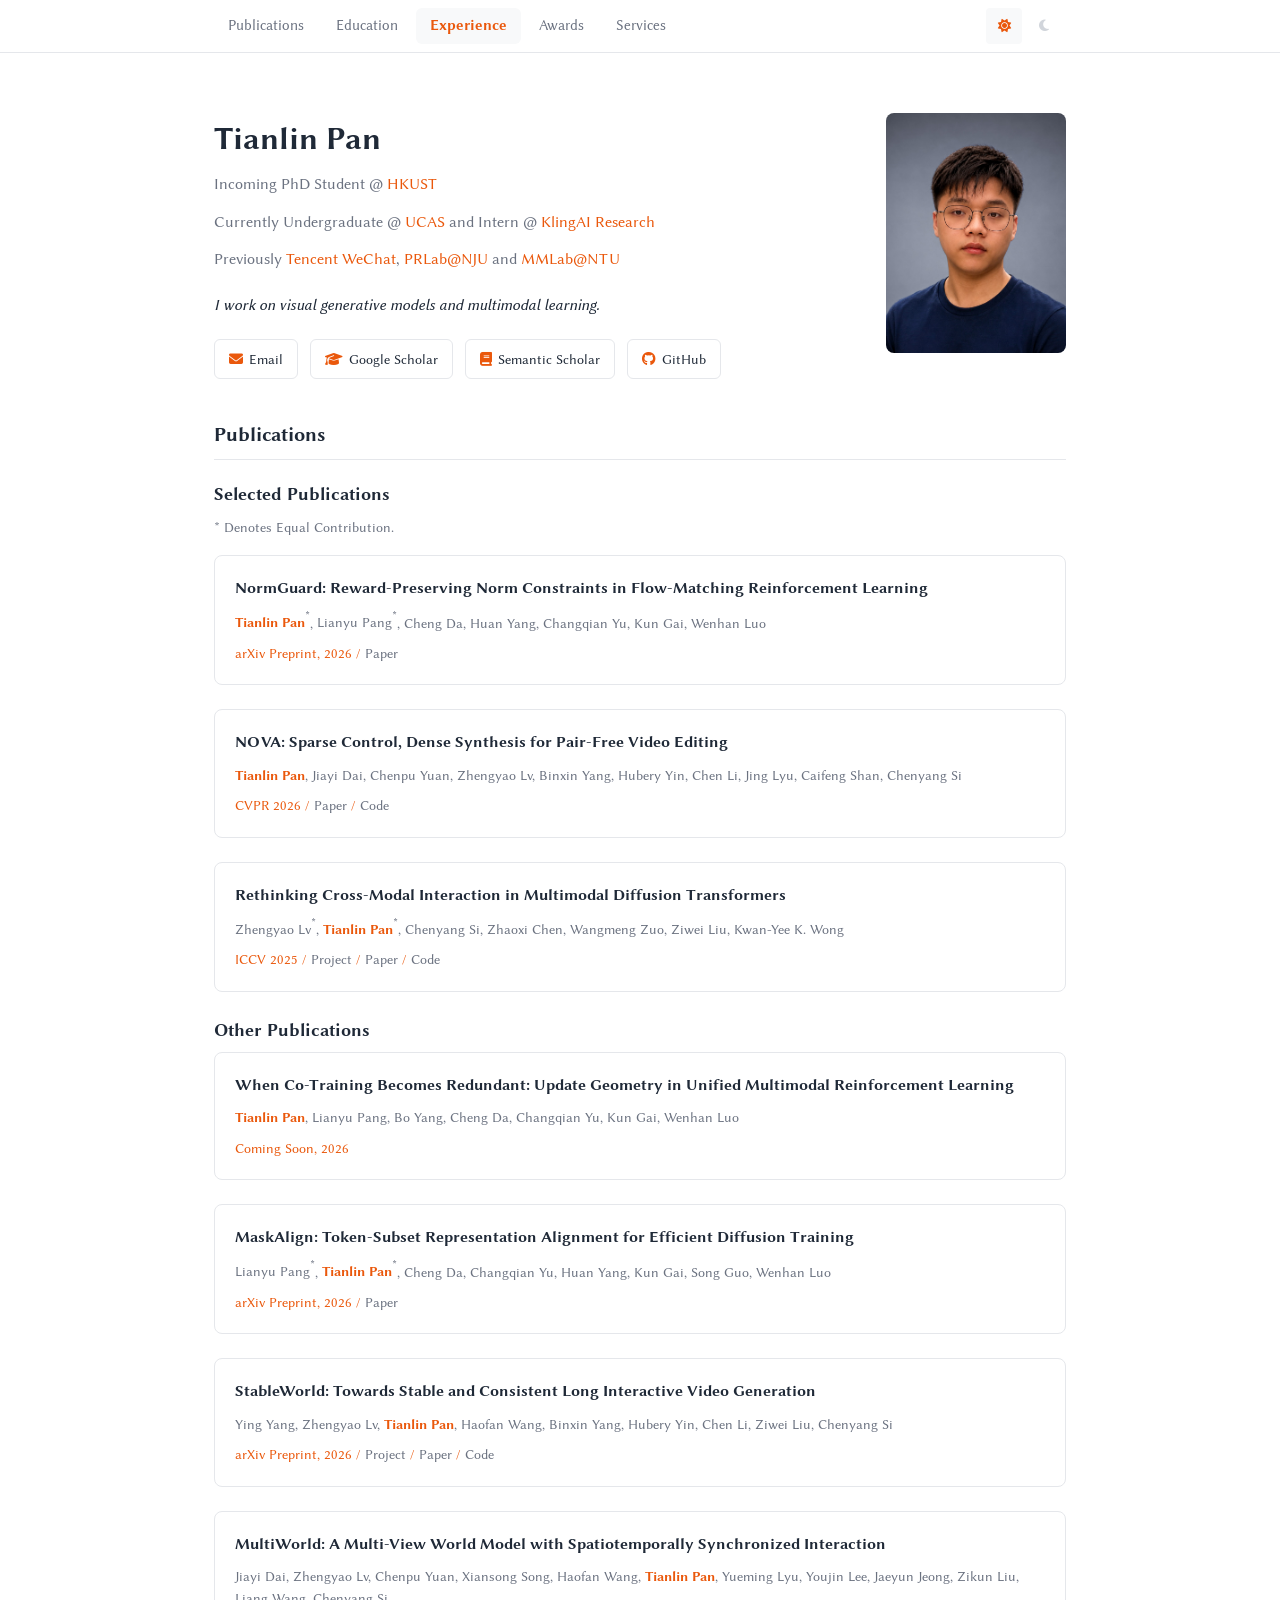
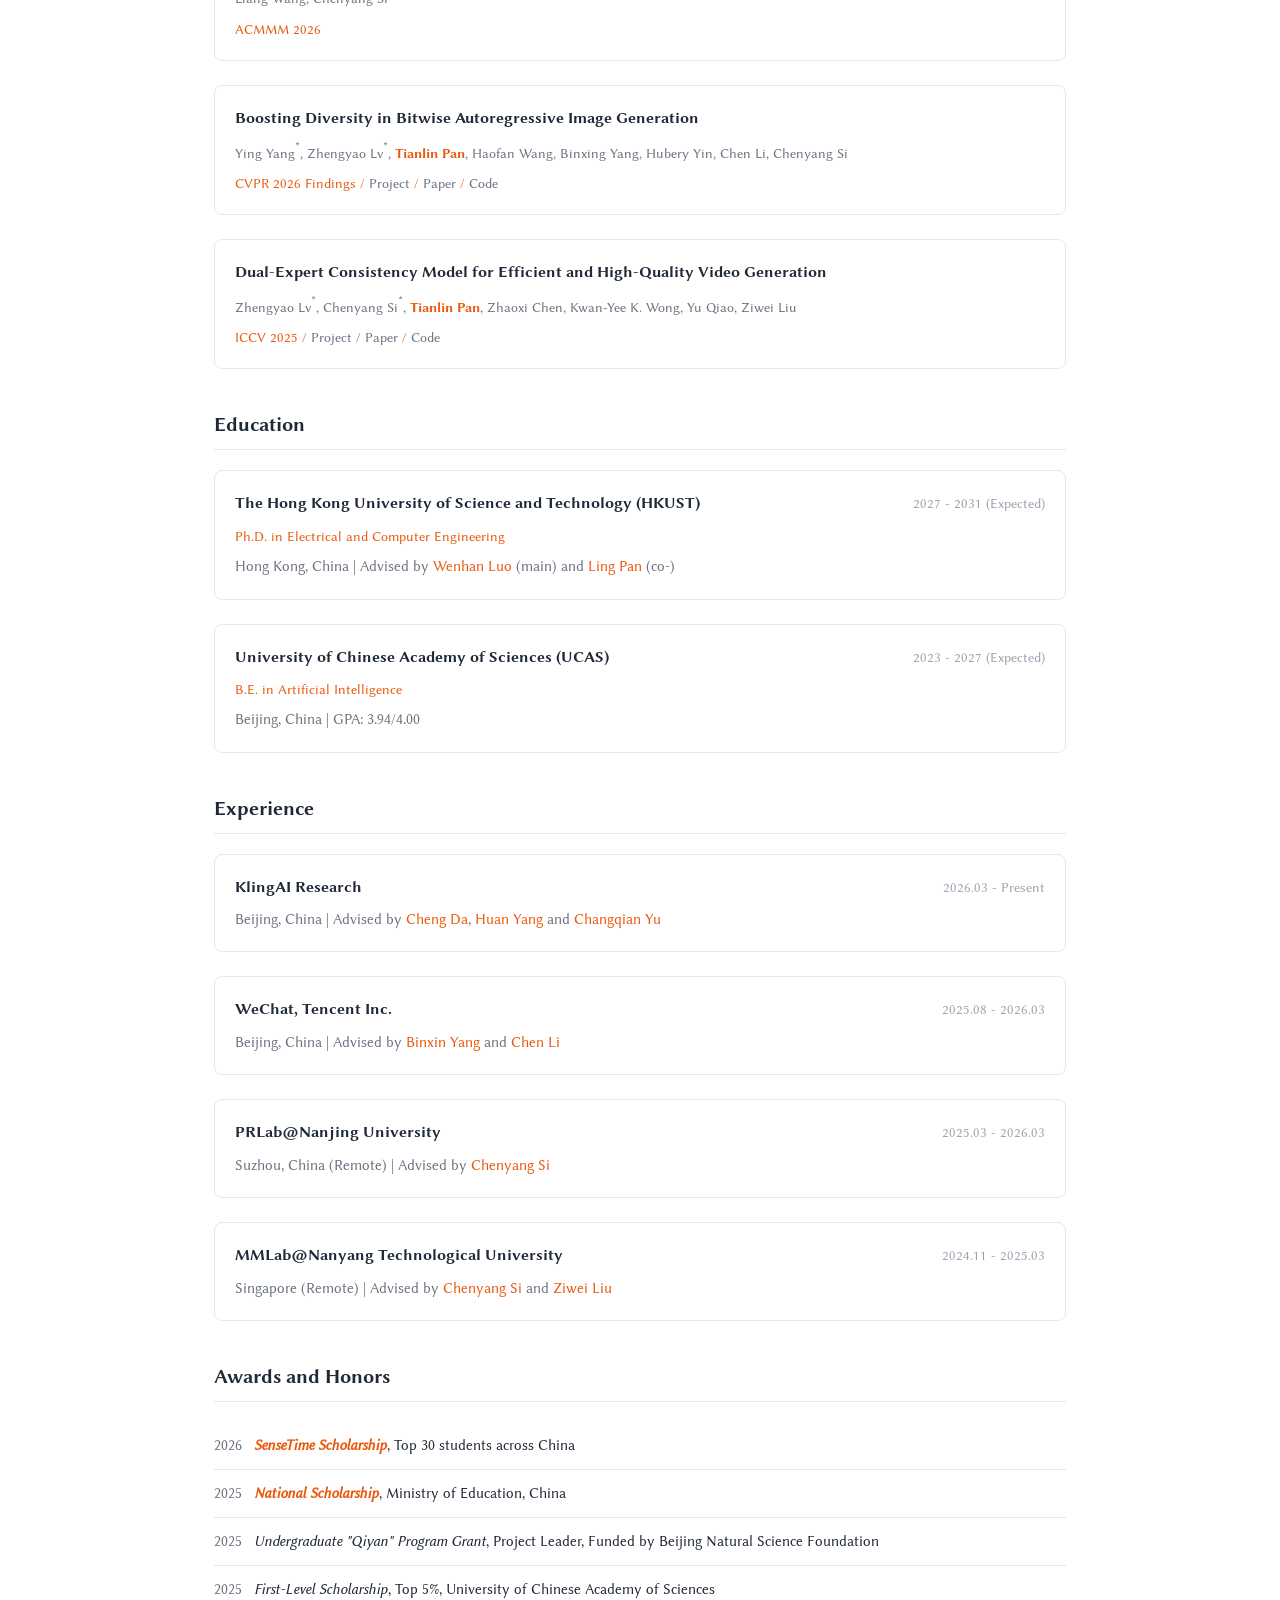
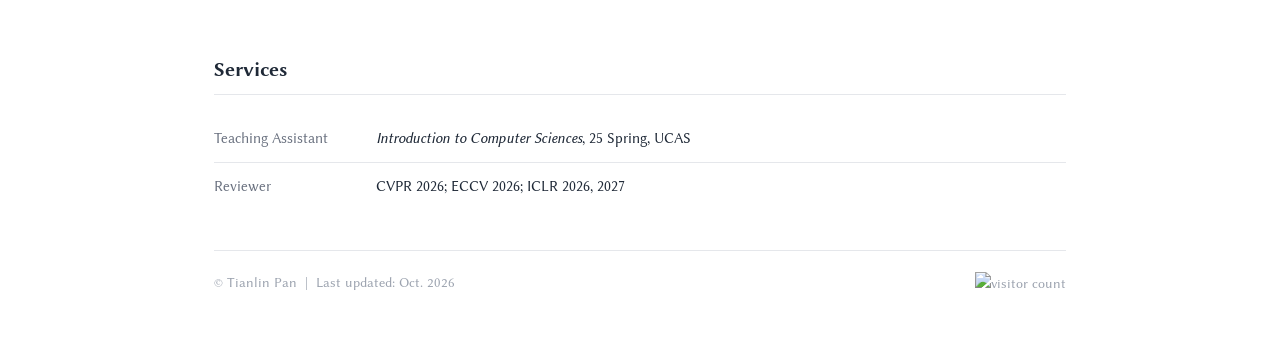
==== index.html @ 2d264413 "feat: update profile information and footer date; add new publication details" ====
<!DOCTYPE html>
<html lang="en" data-theme="light">

<head>
  <meta charset="UTF-8">
  <meta name="viewport" content="width=device-width, initial-scale=1.0">
  <title>Tianlin Pan</title>
  <meta name="author" content="Tianlin Pan">
  <meta name="description" content="Tianlin Pan's personal academic website">

  <link rel="preconnect" href="https://cdnjs.cloudflare.com" crossorigin>
  <link rel="preconnect" href="https://fonts.googleapis.com">
  <link rel="preconnect" href="https://fonts.gstatic.com" crossorigin>
  <link rel="stylesheet" href="https://cdnjs.cloudflare.com/ajax/libs/font-awesome/6.5.1/css/all.min.css">
  <link rel="stylesheet" href="https://fonts.googleapis.com/css2?family=Libertinus+Sans:ital,wght@0,400;0,600;0,700;1,400&display=swap">

  <link rel="icon" type="image/svg+xml" href="favicon.svg">
  <link rel="stylesheet" href="style.css">
</head>

<body>

  <nav class="top-nav" id="top-nav">
    <div class="nav-inner">
      <div class="nav-links">
        <a href="#publications" class="nav-link" data-target="publications">Publications</a>
        <a href="#education" class="nav-link" data-target="education">Education</a>
        <a href="#experience" class="nav-link" data-target="experience">Experience</a>
        <a href="#awards" class="nav-link" data-target="awards">Awards</a>
        <a href="#services" class="nav-link" data-target="services">Services</a>
      </div>
      <div class="theme-switcher">
        <button class="theme-btn" data-theme="light" title="Light Mode" aria-label="Switch to light mode">
          <i class="fa-solid fa-sun"></i>
        </button>
        <button class="theme-btn" data-theme="dark" title="Dark Mode" aria-label="Switch to dark mode">
          <i class="fa-solid fa-moon"></i>
        </button>
      </div>
    </div>
  </nav>

  <div class="container">

    <header class="profile-section">
      <div class="profile-info">
        <h1>Tianlin Pan</h1>
        <div class="profile-bio">
          <p>
            Incoming PhD Student @ <a href="https://www.ust.hk/">HKUST</a>
          </p>
          <p>
            Currently Undergraduate @ <a href="https://www.ucas.ac.cn/">UCAS</a> and Intern @ <a href="https://kling.ai/">KlingAI Research</a>
          </p>
          <p>
            Previously <a href="https://github.com/WeChatCV">Tencent WeChat</a>, <a href="https://prlab-nju.com/">PRLab@NJU</a> and <a href="https://www.mmlab-ntu.com/index.html">MMLab@NTU</a>
          </p>
        </div>

        <p class="research-statement">I work on visual generative models and multimodal learning.</p>

        <div class="social-links">
          <a href="mailto:distex.lin@gmail.com" class="link-btn">
            <i class="fa-solid fa-envelope"></i> Email
          </a>
          <a href="https://scholar.google.com/citations?user=NpiqoikAAAAJ" class="link-btn">
            <i class="fa-solid fa-graduation-cap"></i> Google Scholar
          </a>
          <a href="https://www.semanticscholar.org/author/Tianlin-Pan/2364935984" class="link-btn">
            <i class="fa-solid fa-book"></i> Semantic Scholar
          </a>
          <a href="https://github.com/ldiex/" class="link-btn">
            <i class="fa-brands fa-github"></i> GitHub
          </a>
        </div>
      </div>

      <img src="images/photo_light.jpg" alt="Tianlin Pan" class="profile-image" loading="lazy">
    </header>

    <section id="publications">
      <h2 class="section-title">Publications</h2>
      <div class="subsection">
        <h3 class="subsection-title">Selected Publications</h3>
        <p class="equal-contribution-note">* Denotes Equal Contribution.</p>
        <div class="card-grid" id="selected-publications-container"></div>
      </div>
      <div class="subsection">
        <h3 class="subsection-title">Other Publications</h3>
        <div class="card-grid" id="other-publications-container"></div>
      </div>
    </section>

    <section id="education">
      <h2 class="section-title">Education</h2>
      <div class="card-grid" id="education-container"></div>
    </section>

    <section id="experience">
      <h2 class="section-title">Experience</h2>
      <div class="card-grid" id="experience-container"></div>
    </section>

    <section class="awards-section" id="awards">
      <h2 class="section-title">Awards and Honors</h2>
      <ul class="news-list" id="awards-container"></ul>
    </section>

    <section class="services-section" id="services">
      <h2 class="section-title">Services</h2>
      <ul class="news-list" id="services-container"></ul>
    </section>

    <footer>
      <div class="footer-inner">
        <p class="footer-left">&copy; Tianlin Pan &nbsp;|&nbsp; Last updated: Oct. 2026</p>
        <p class="visitor-badge">
          <img src="https://api.visitorbadge.io/api/combined?user=ldiex&repo=ldiex.github.io&path=https%3A%2F%2Ftianlinn.com%2F&label=Visitors&labelColor=%23ea580c&countColor=%23f8f9fa&style=default" alt="visitor count" loading="lazy">
        </p>
      </div>
    </footer>

  </div>

  <script src="data.js"></script>
  <script src="main.js"></script>

</body>

</html>
---- style.css ----
@import url('css/variables.css');
@import url('css/base.css');
@import url('css/layout.css');
@import url('css/cards.css');
@import url('css/lists.css');
@import url('css/nav.css');
@import url('css/responsive.css');
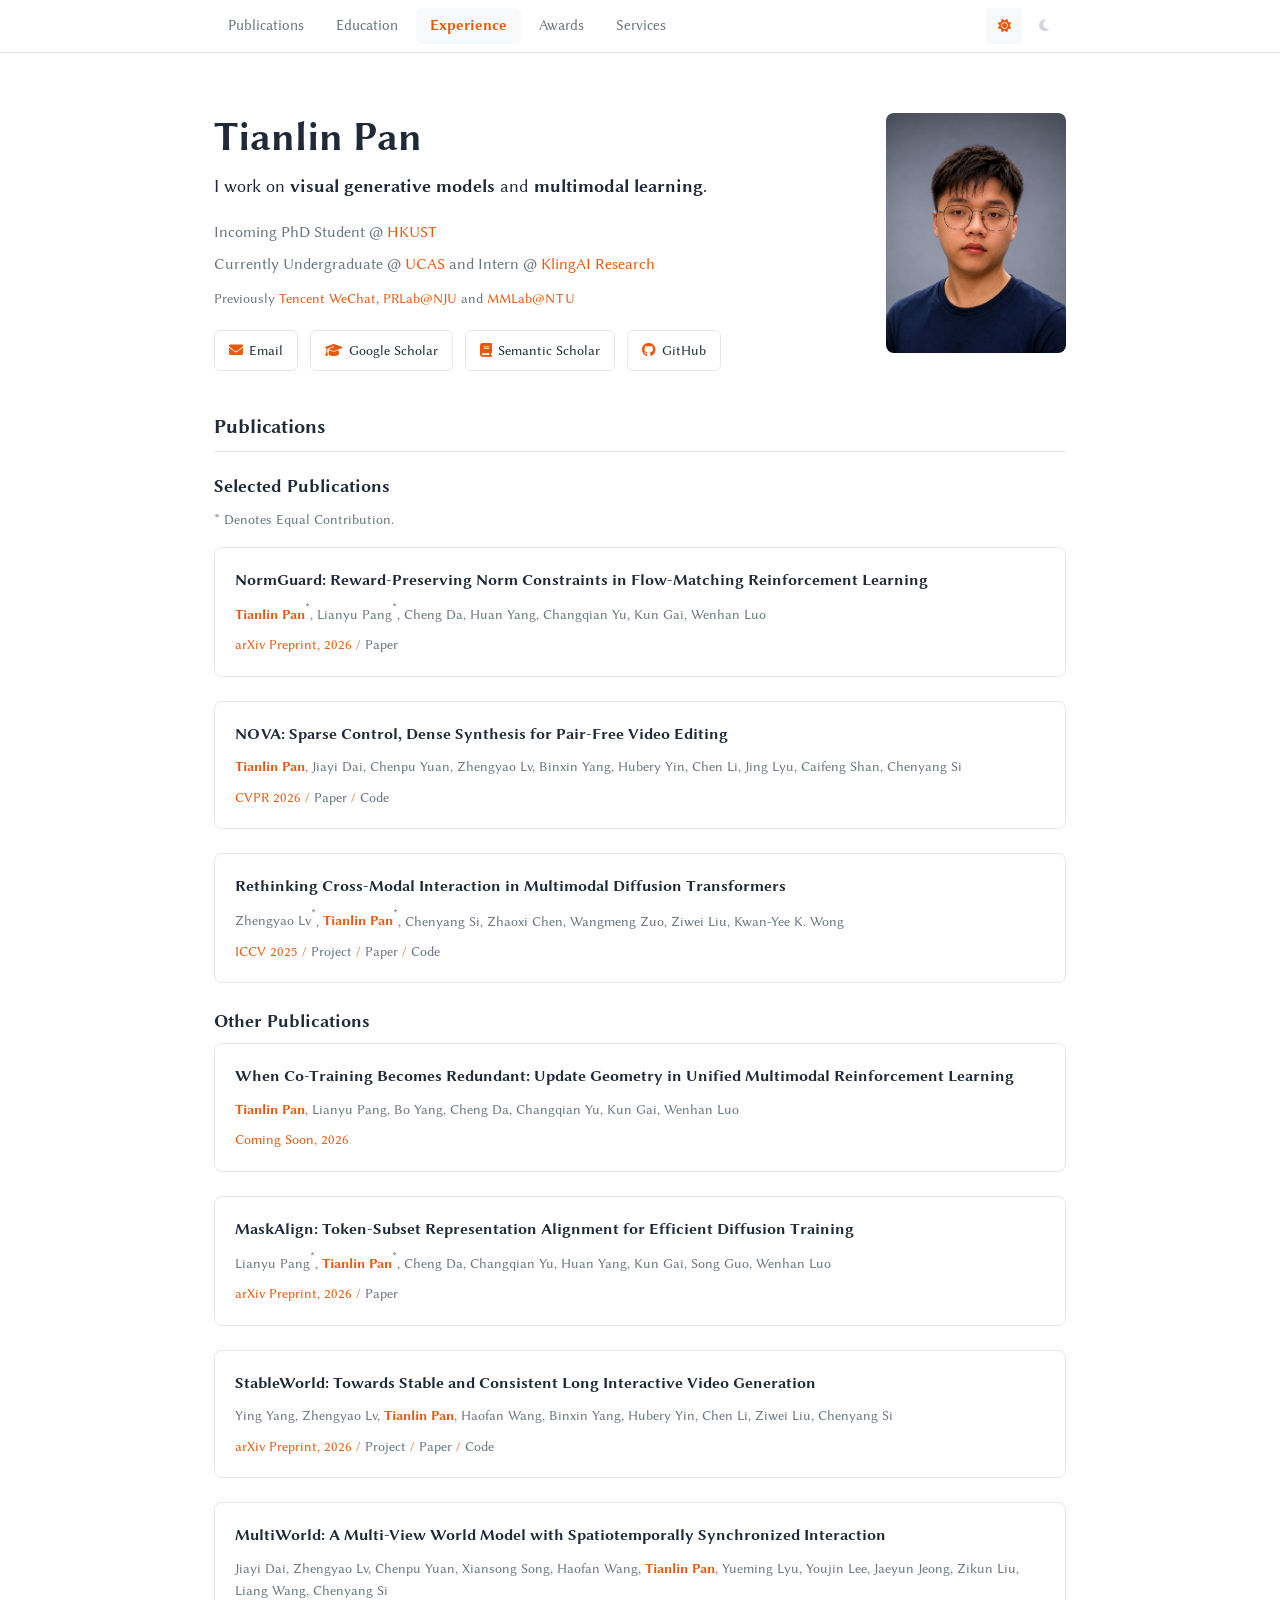
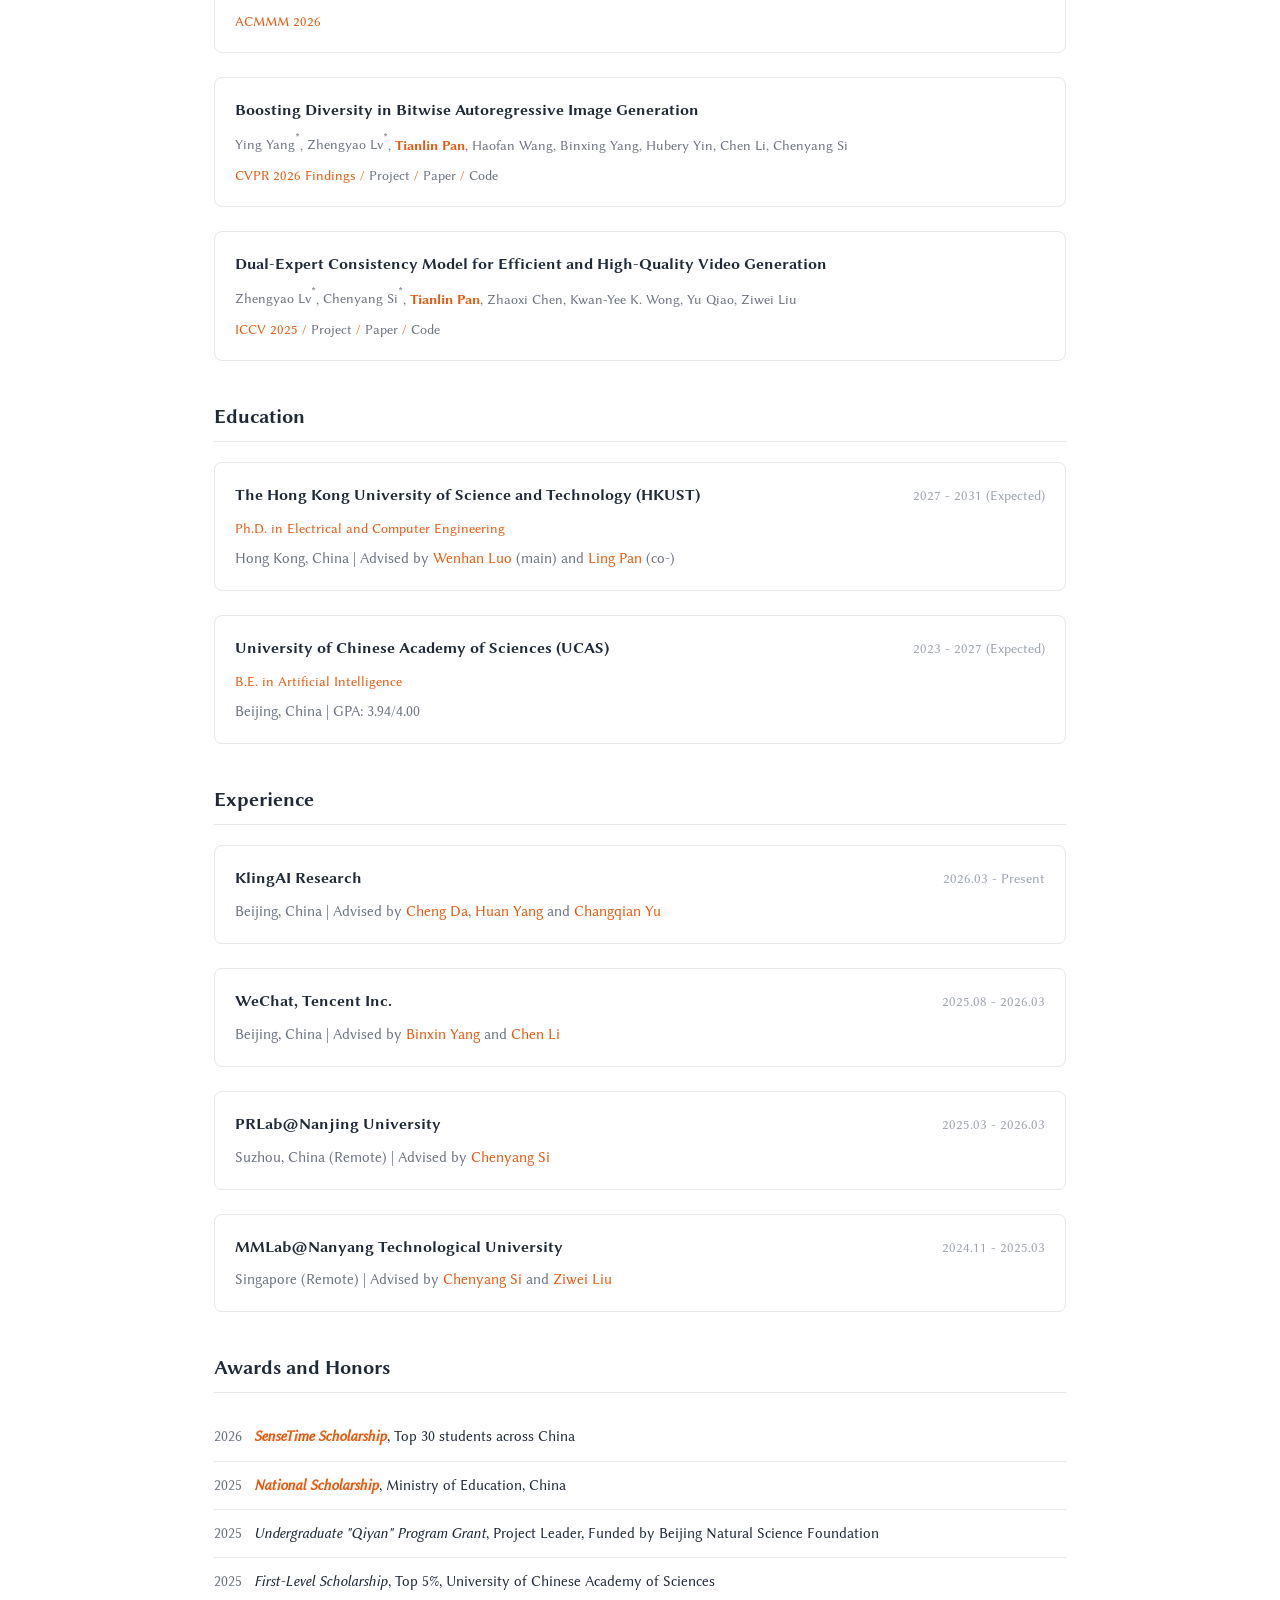
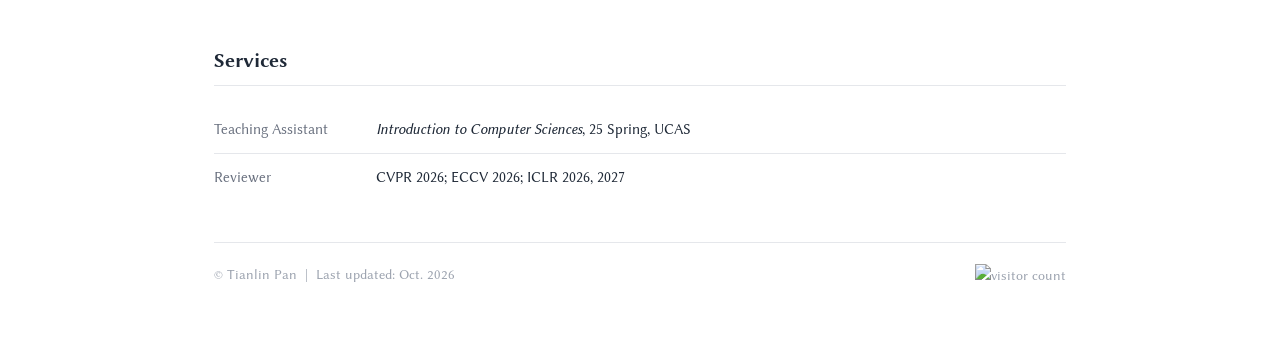
==== commit 3c3352fa: "Improve profile typography and research hierarchy" ====
--- a/index.html
+++ b/index.html
@@ -45,6 +45,7 @@
     <header class="profile-section">
       <div class="profile-info">
         <h1>Tianlin Pan</h1>
+        <p class="research-statement">I work on <strong>visual generative models</strong> and <strong>multimodal learning</strong>.</p>
         <div class="profile-bio">
           <p>
             Incoming PhD Student @ <a href="https://www.ust.hk/">HKUST</a>
@@ -52,12 +53,10 @@
           <p>
             Currently Undergraduate @ <a href="https://www.ucas.ac.cn/">UCAS</a> and Intern @ <a href="https://kling.ai/">KlingAI Research</a>
           </p>
-          <p>
+          <p class="profile-history">
             Previously <a href="https://github.com/WeChatCV">Tencent WeChat</a>, <a href="https://prlab-nju.com/">PRLab@NJU</a> and <a href="https://www.mmlab-ntu.com/index.html">MMLab@NTU</a>
           </p>
         </div>
-
-        <p class="research-statement">I work on visual generative models and multimodal learning.</p>
 
         <div class="social-links">
           <a href="mailto:distex.lin@gmail.com" class="link-btn">
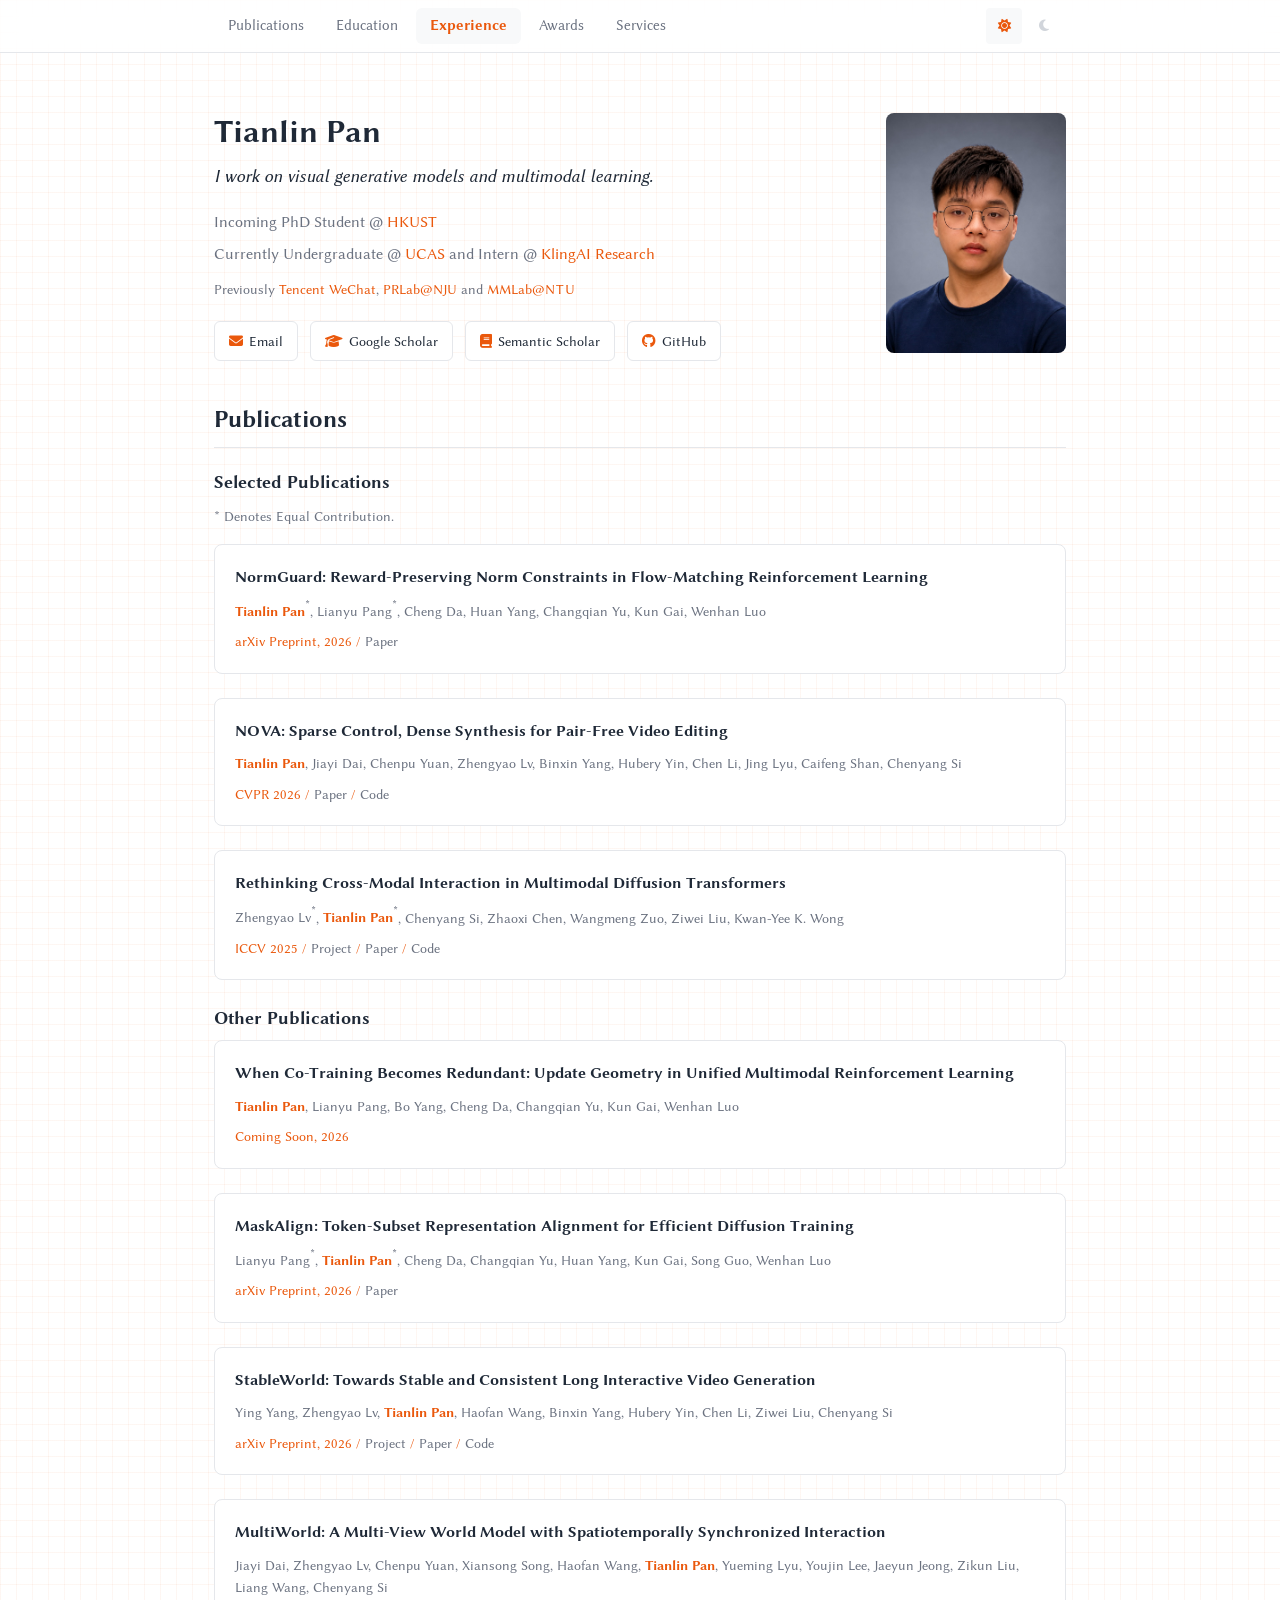
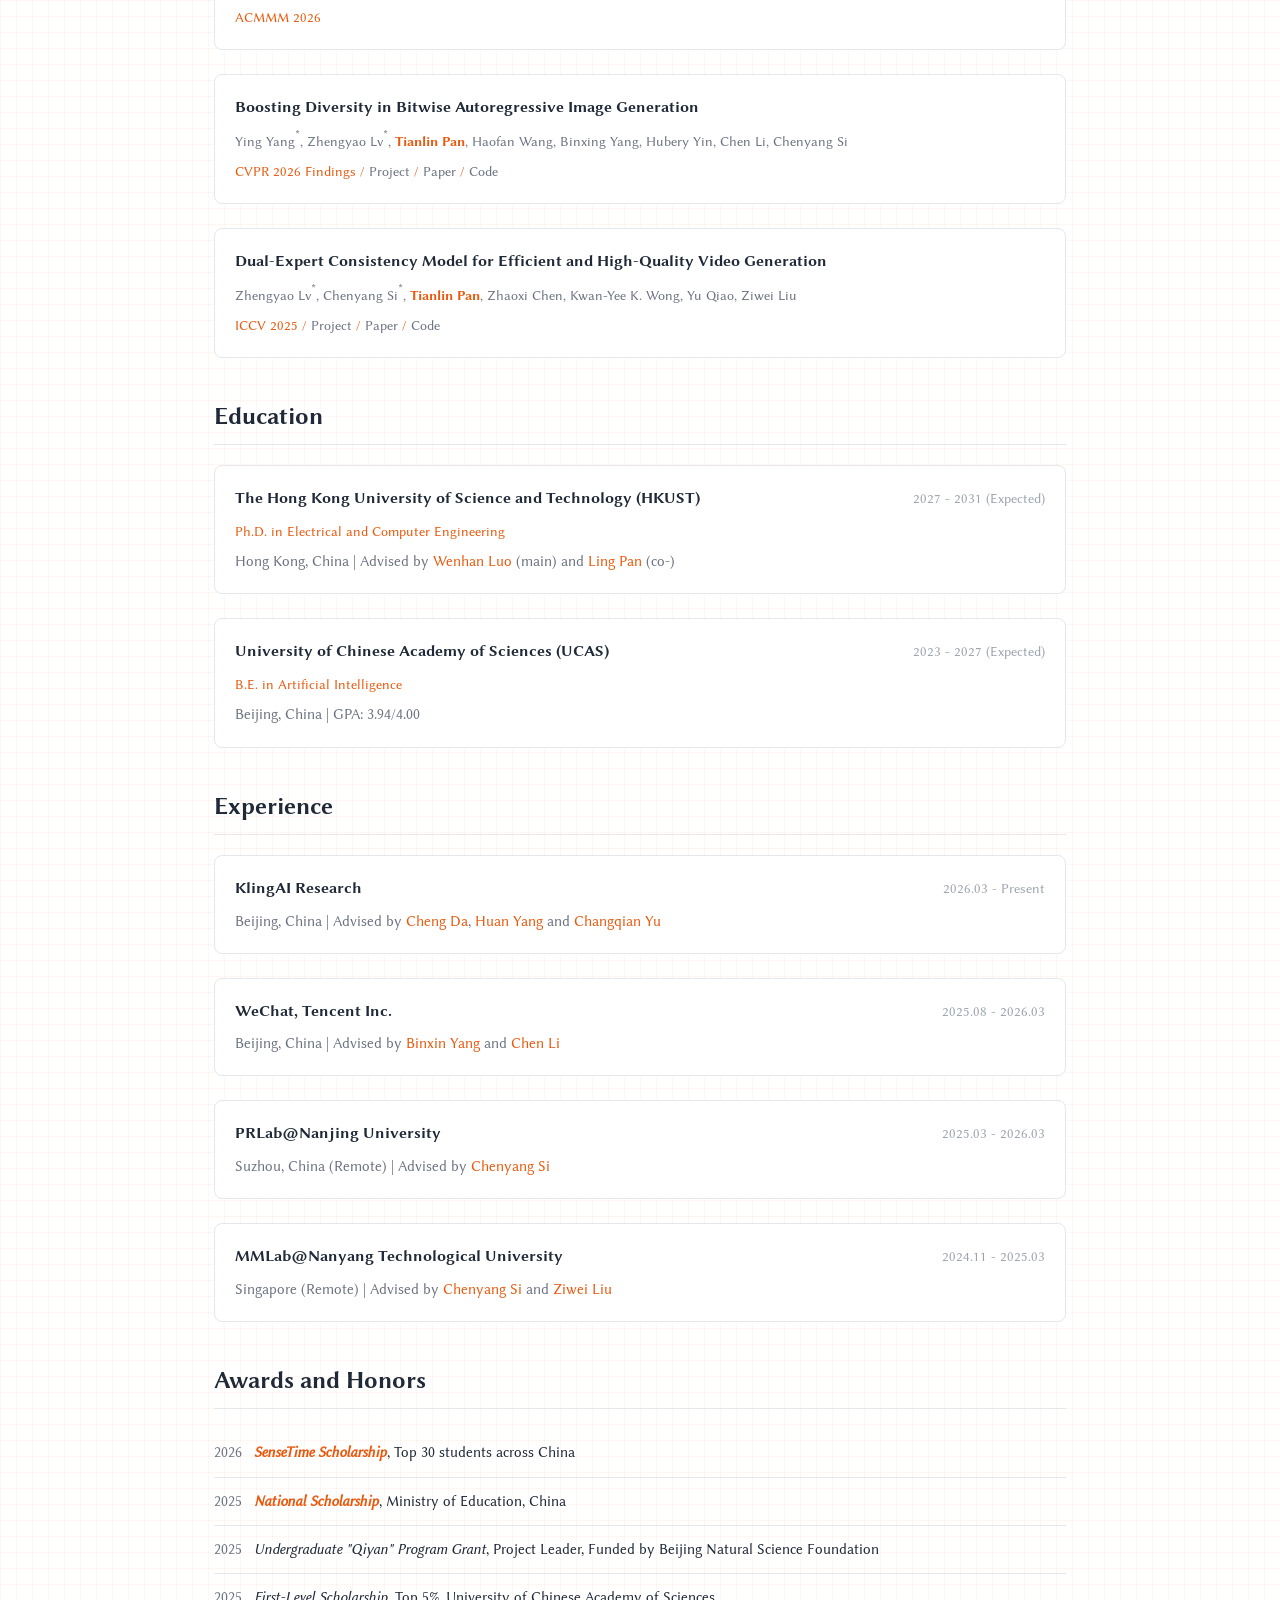
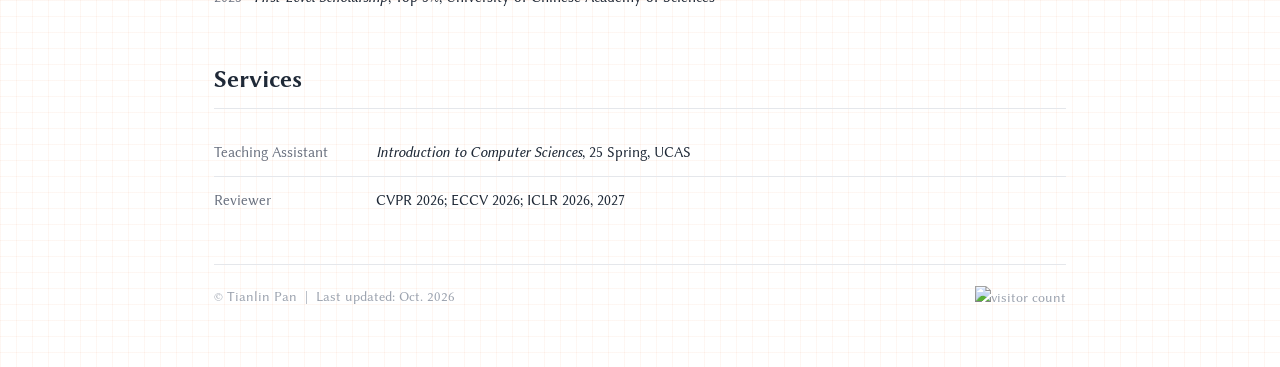
==== commit 29f7aca5: "Refine heading sizes and research statement typography" ====
--- a/index.html
+++ b/index.html
@@ -45,7 +45,7 @@
     <header class="profile-section">
       <div class="profile-info">
         <h1>Tianlin Pan</h1>
-        <p class="research-statement">I work on <strong>visual generative models</strong> and <strong>multimodal learning</strong>.</p>
+        <p class="research-statement">I work on visual generative models and multimodal learning.</p>
         <div class="profile-bio">
           <p>
             Incoming PhD Student @ <a href="https://www.ust.hk/">HKUST</a>
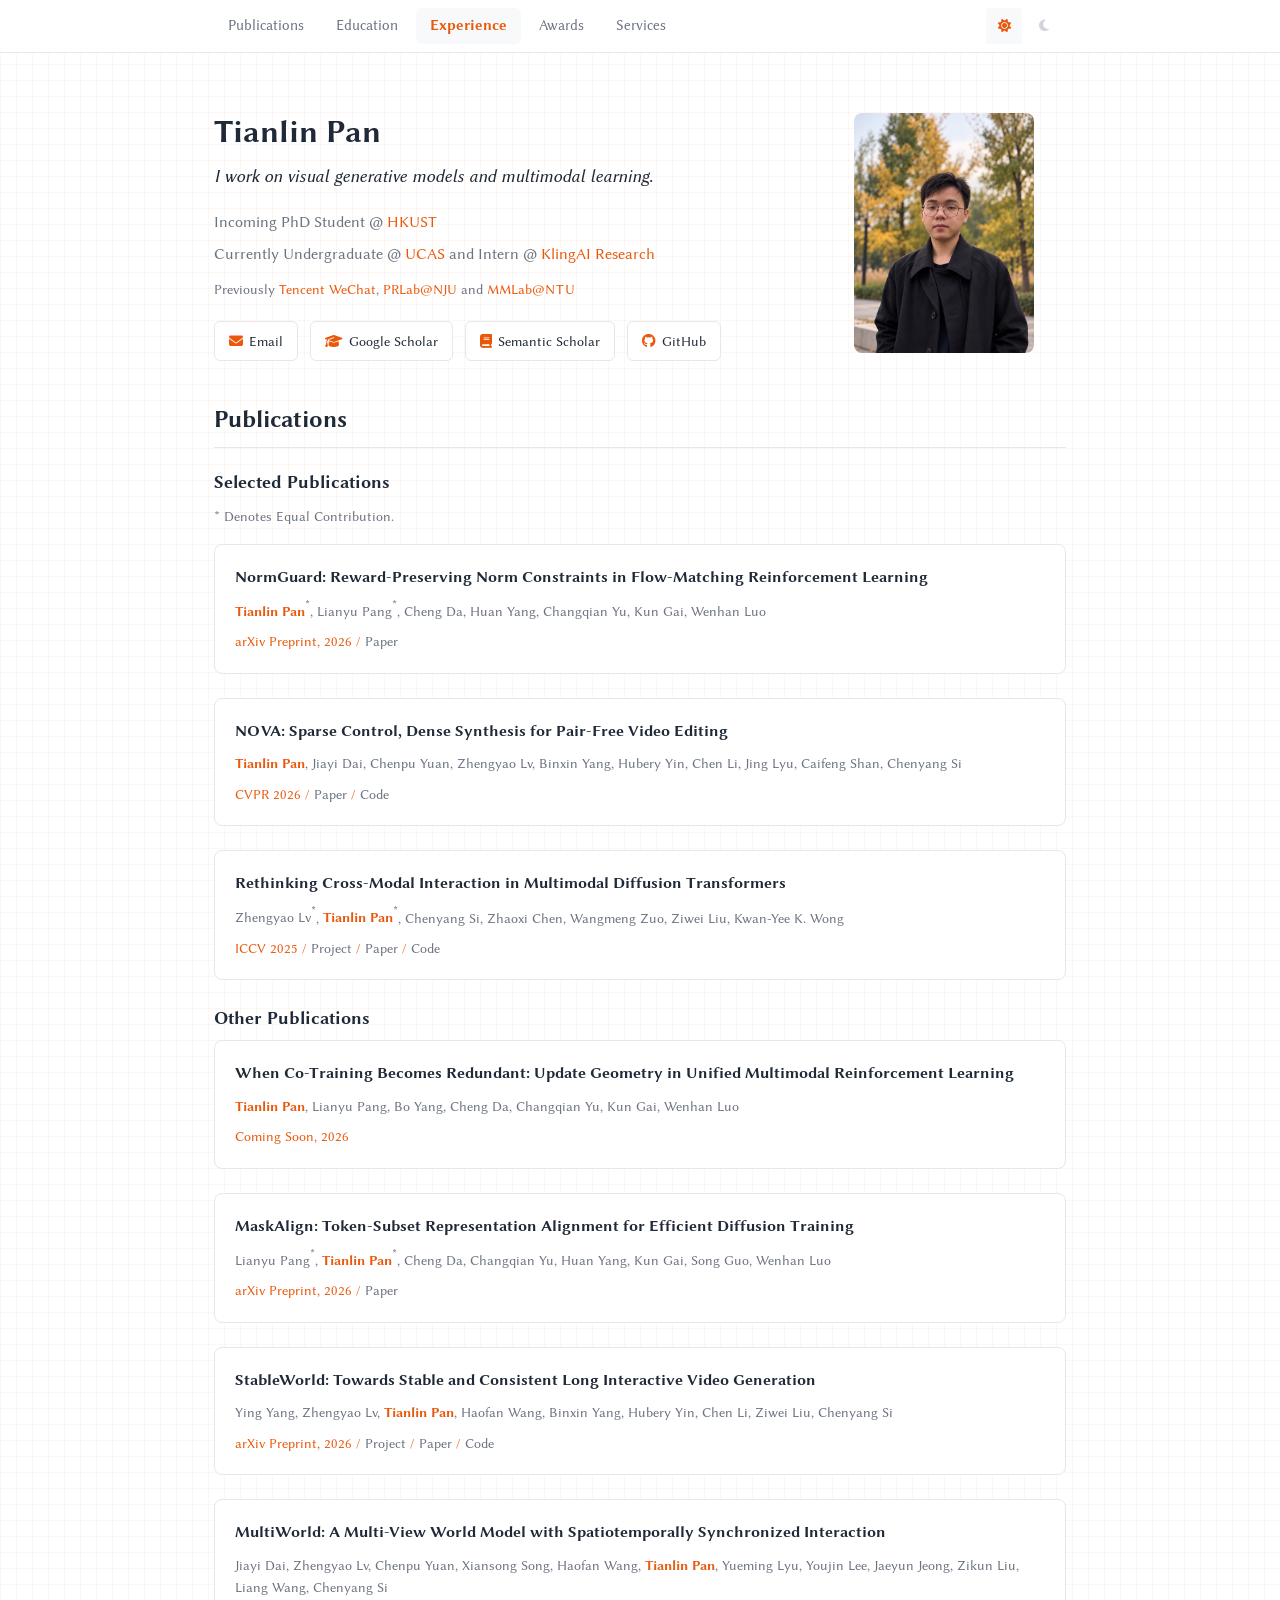
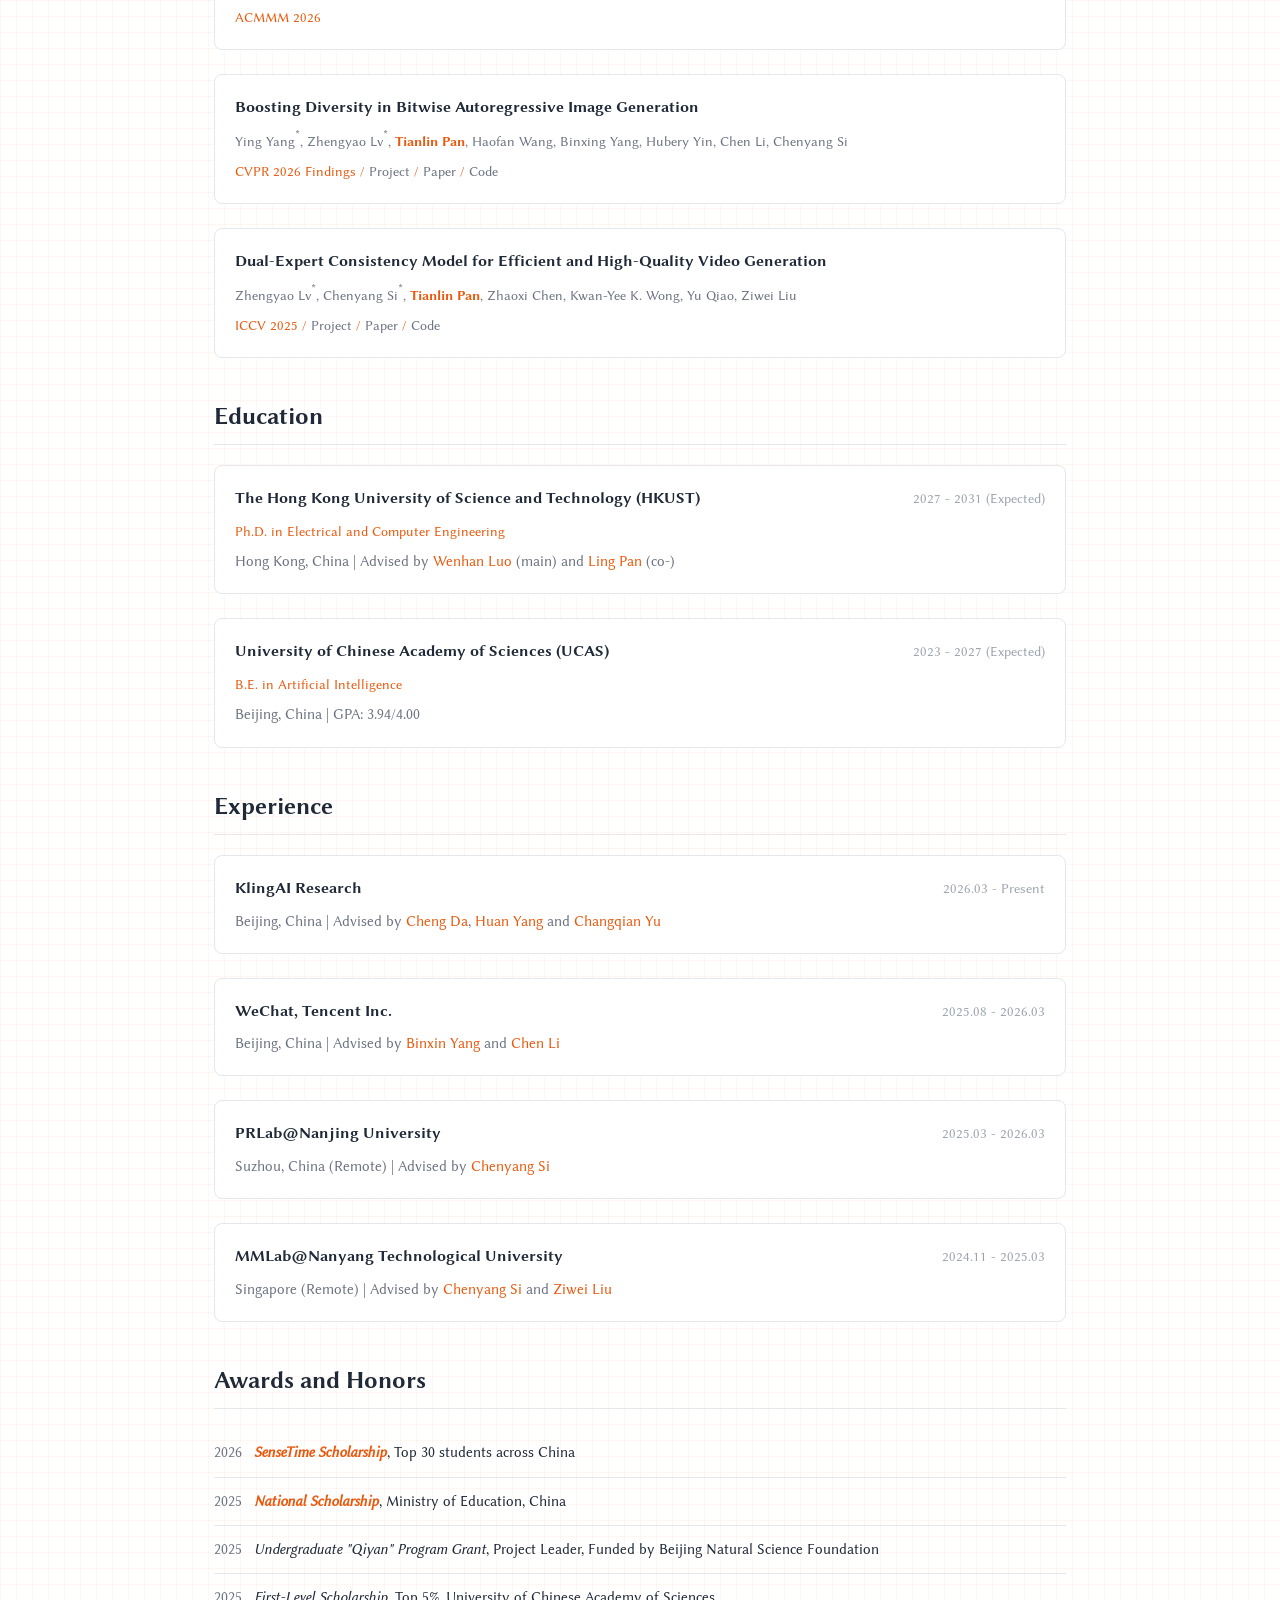
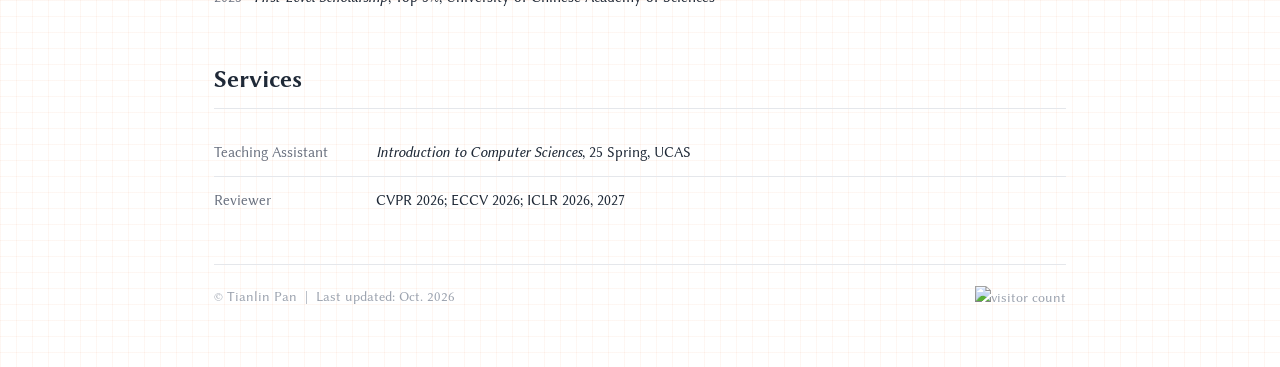
==== commit 6d909e3e: "Update profile photo and adjust its position" ====
--- a/index.html
+++ b/index.html
@@ -74,7 +74,7 @@
         </div>
       </div>
 
-      <img src="images/photo_light.jpg" alt="Tianlin Pan" class="profile-image" loading="lazy">
+      <img src="images/photo_new.jpg" alt="Tianlin Pan" class="profile-image" loading="lazy">
     </header>
 
     <section id="publications">
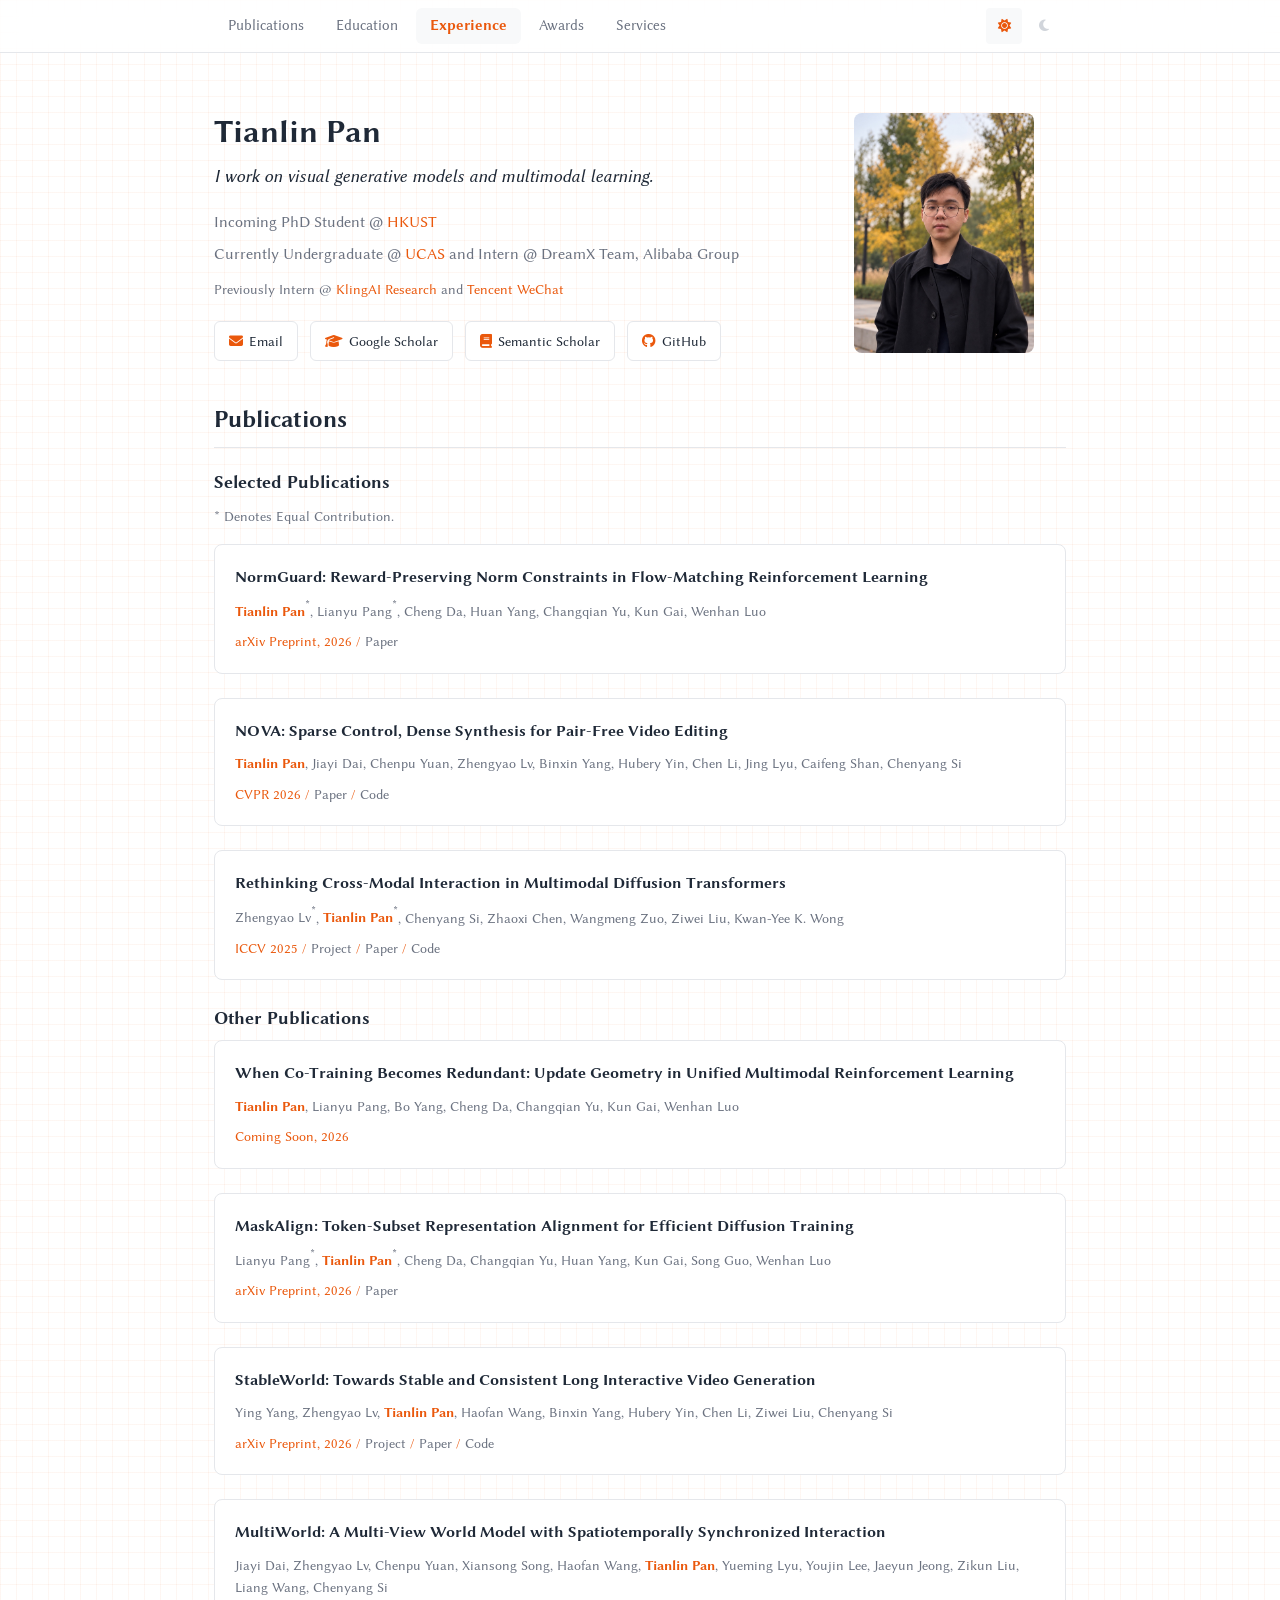
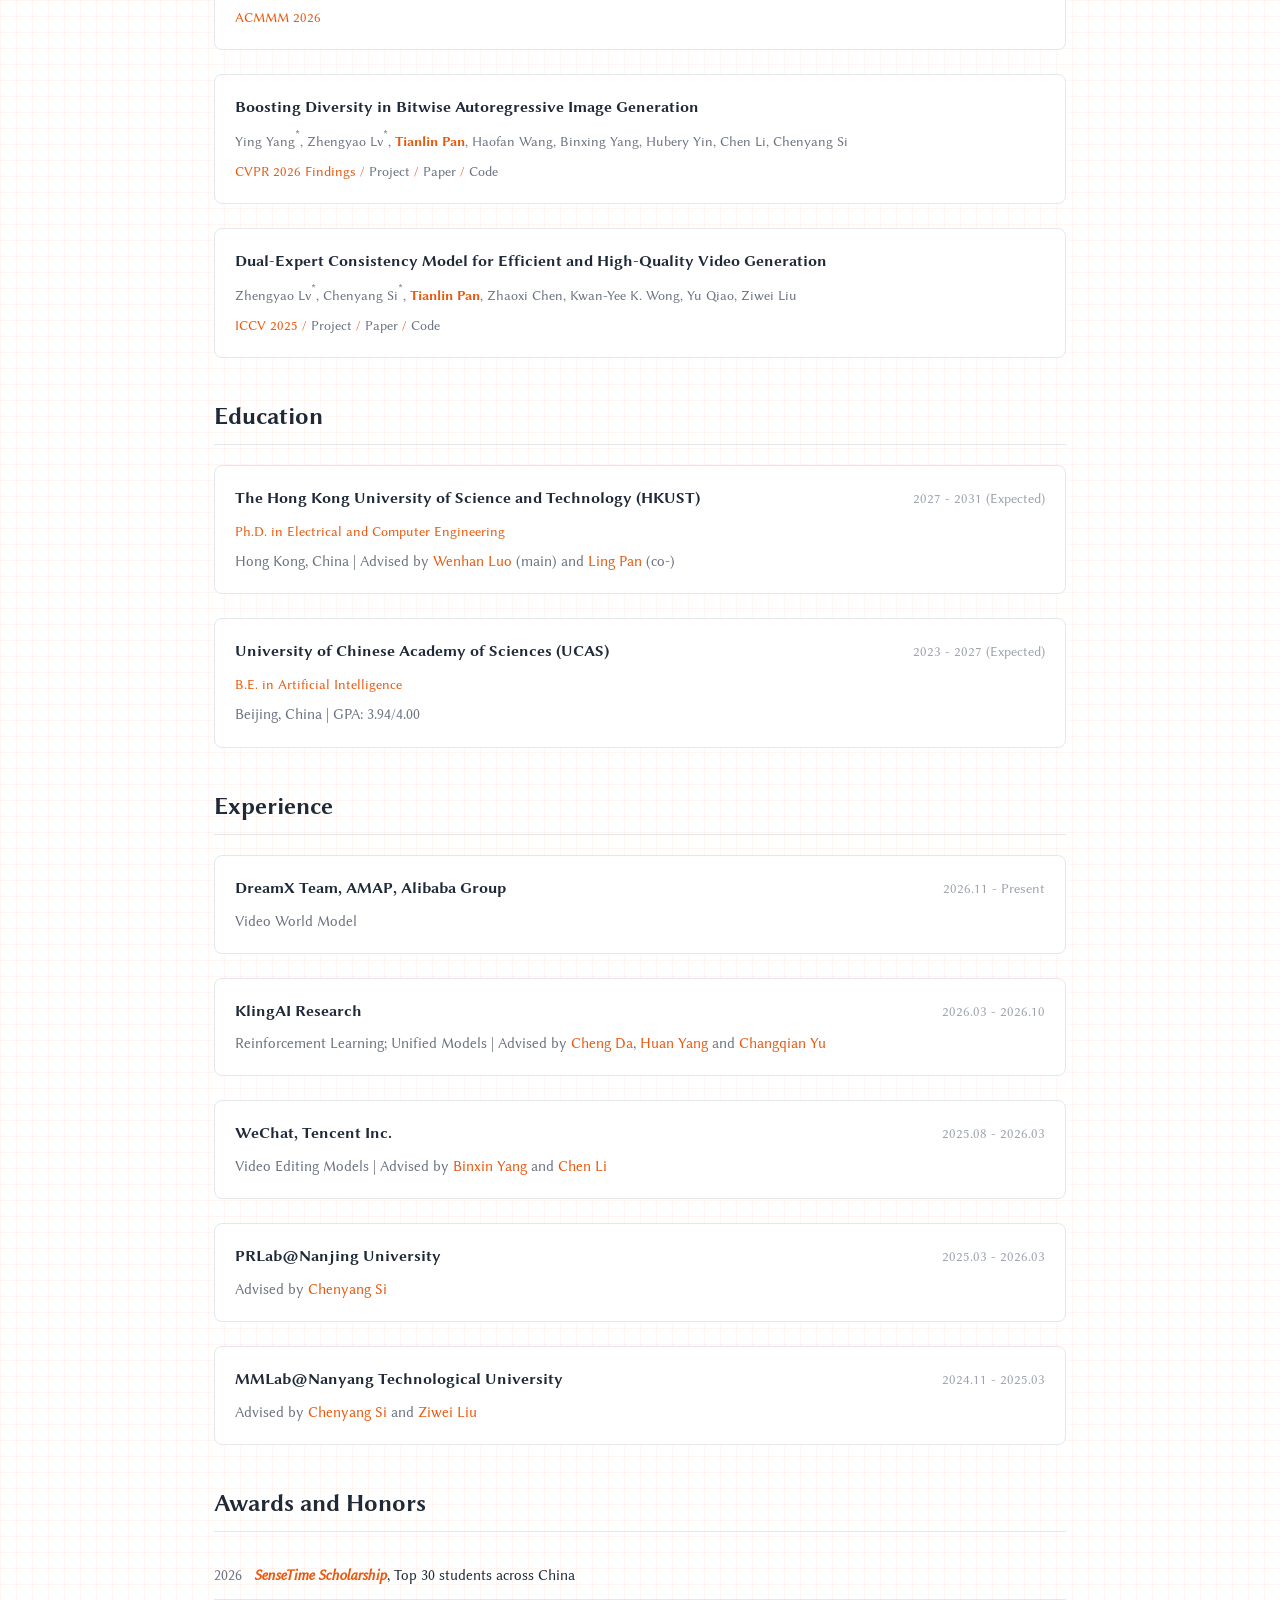
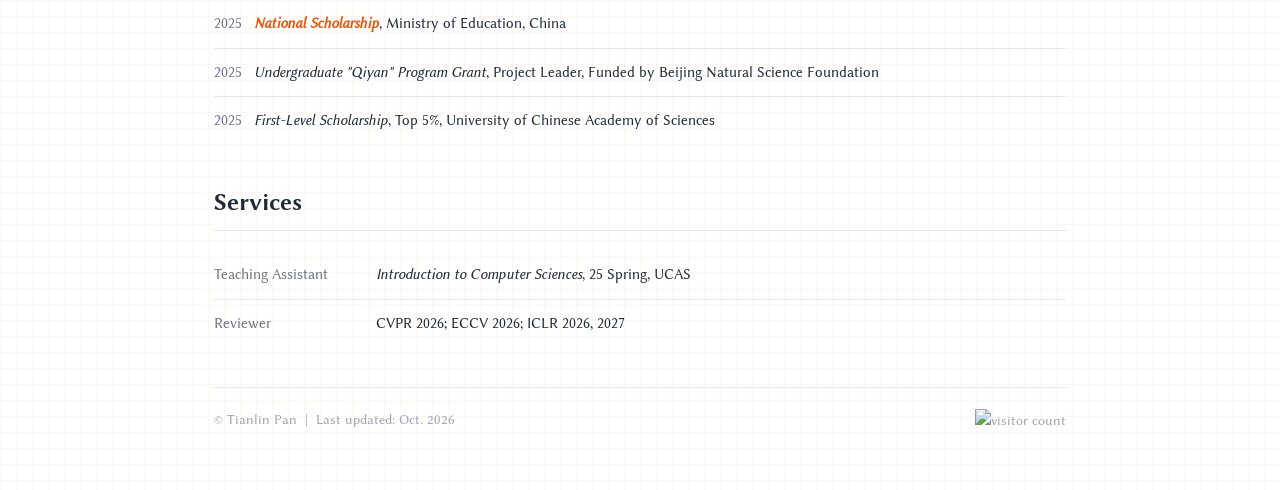
==== commit 3e8b1079: "Update experience and profile information" ====
--- a/index.html
+++ b/index.html
@@ -51,10 +51,10 @@
             Incoming PhD Student @ <a href="https://www.ust.hk/">HKUST</a>
           </p>
           <p>
-            Currently Undergraduate @ <a href="https://www.ucas.ac.cn/">UCAS</a> and Intern @ <a href="https://kling.ai/">KlingAI Research</a>
+            Currently Undergraduate @ <a href="https://www.ucas.ac.cn/">UCAS</a> and Intern @ DreamX Team, Alibaba Group
           </p>
           <p class="profile-history">
-            Previously <a href="https://github.com/WeChatCV">Tencent WeChat</a>, <a href="https://prlab-nju.com/">PRLab@NJU</a> and <a href="https://www.mmlab-ntu.com/index.html">MMLab@NTU</a>
+            Previously Intern @ <a href="https://kling.ai/">KlingAI Research</a> and <a href="https://github.com/WeChatCV">Tencent WeChat</a>
           </p>
         </div>
 
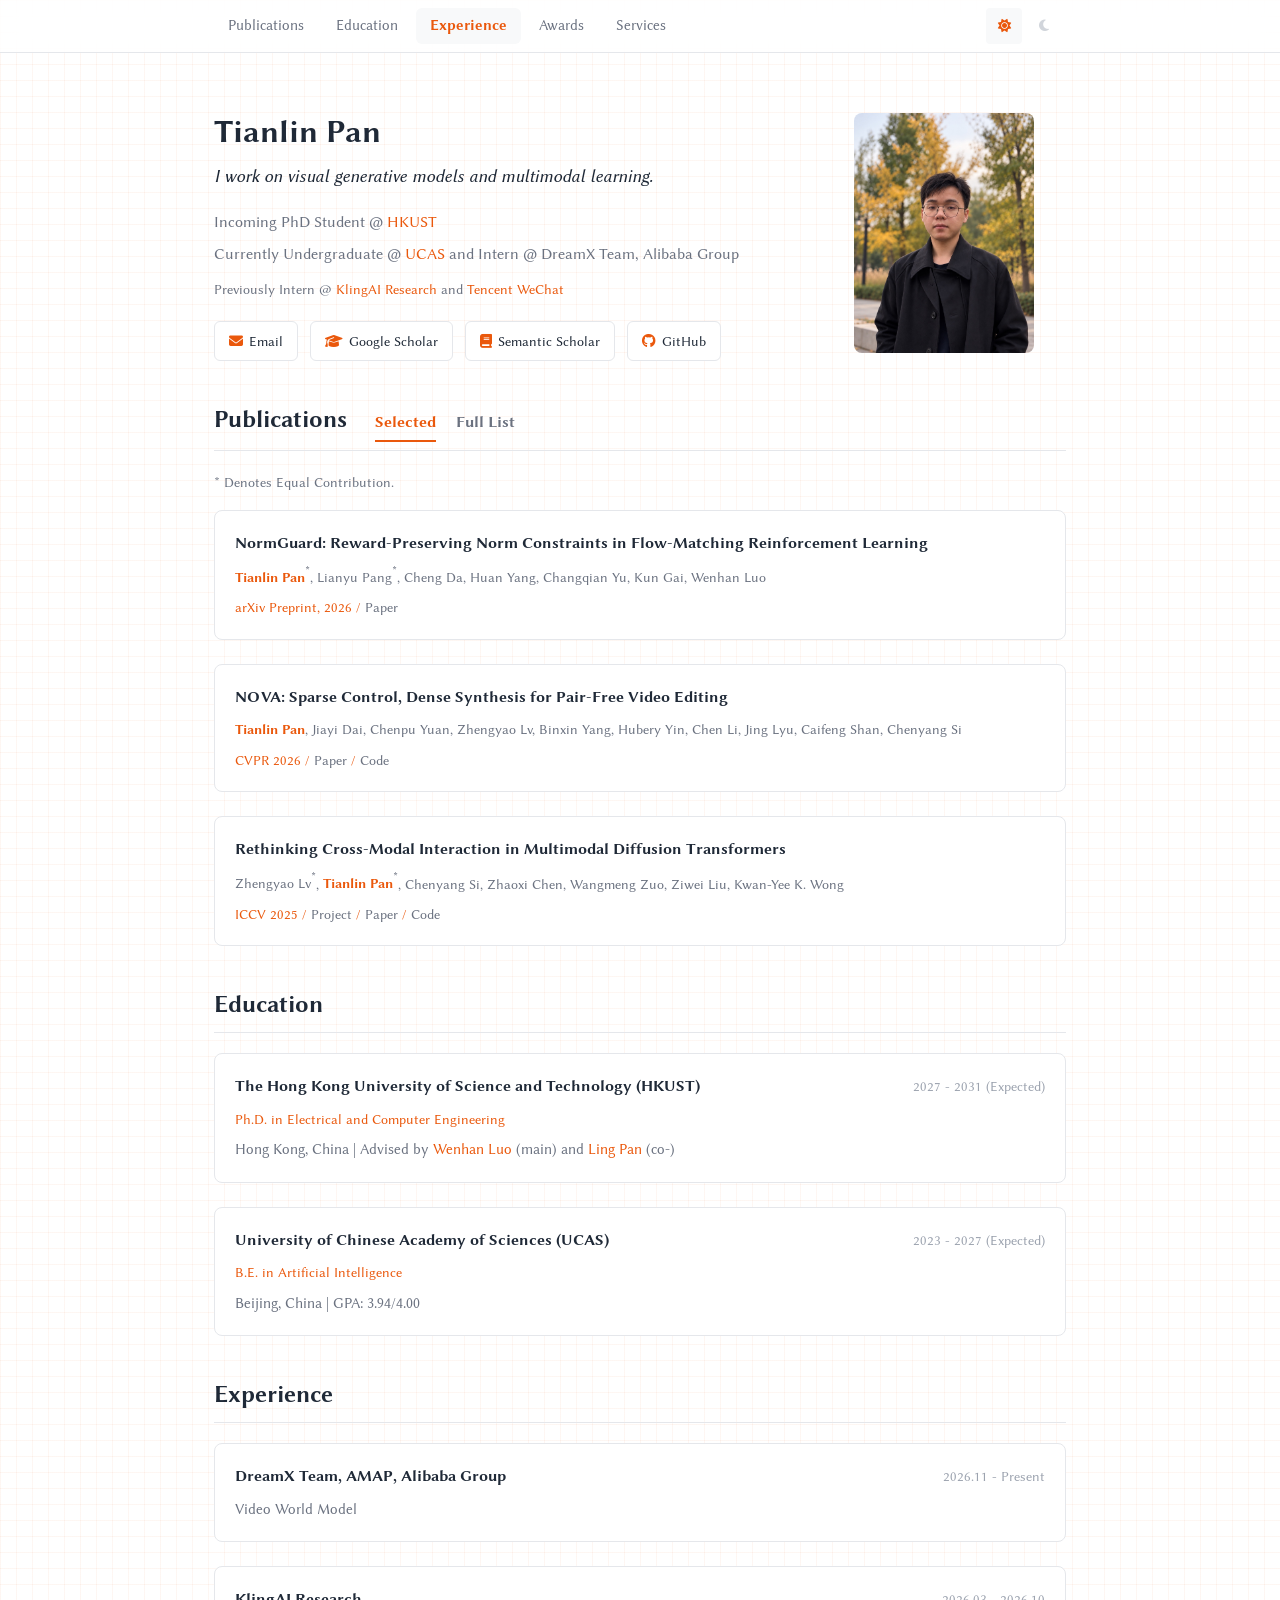
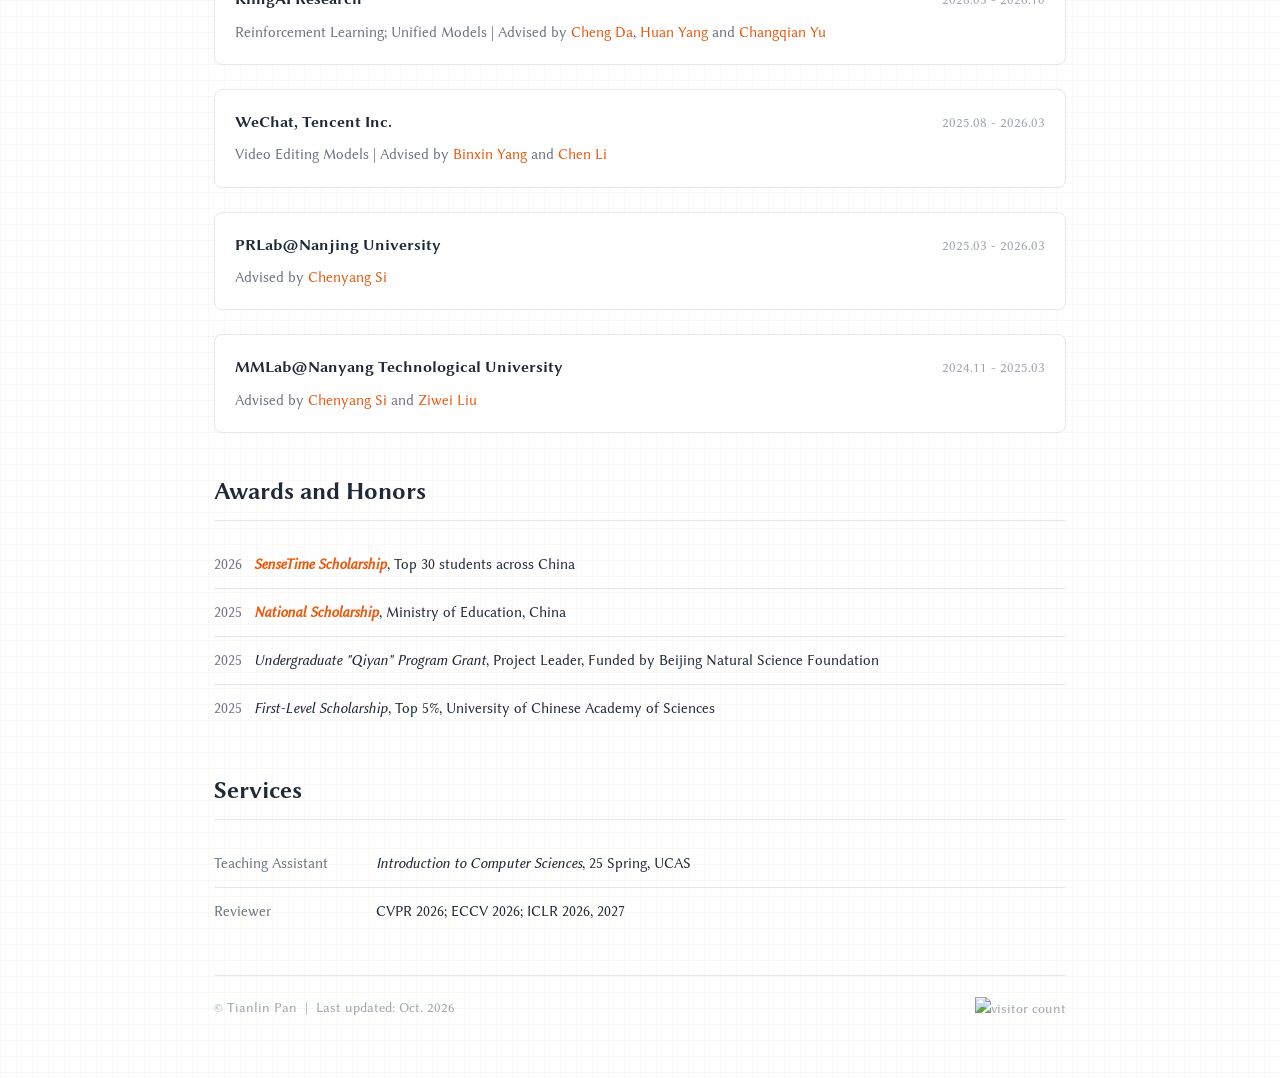
==== commit 43321a55: "Add Selected and Full List publication filters" ====
--- a/index.html
+++ b/index.html
@@ -78,16 +78,15 @@
     </header>
 
     <section id="publications">
-      <h2 class="section-title">Publications</h2>
-      <div class="subsection">
-        <h3 class="subsection-title">Selected Publications</h3>
-        <p class="equal-contribution-note">* Denotes Equal Contribution.</p>
-        <div class="card-grid" id="selected-publications-container"></div>
+      <div class="section-title publications-heading">
+        <h2>Publications</h2>
+        <div class="publication-filters" role="group" aria-label="Publication filter">
+          <button type="button" class="publication-filter" data-filter="selected" aria-pressed="true">Selected</button>
+          <button type="button" class="publication-filter" data-filter="full" aria-pressed="false">Full List</button>
+        </div>
       </div>
-      <div class="subsection">
-        <h3 class="subsection-title">Other Publications</h3>
-        <div class="card-grid" id="other-publications-container"></div>
-      </div>
+      <p class="equal-contribution-note">* Denotes Equal Contribution.</p>
+      <div class="card-grid" id="publications-container"></div>
     </section>
 
     <section id="education">
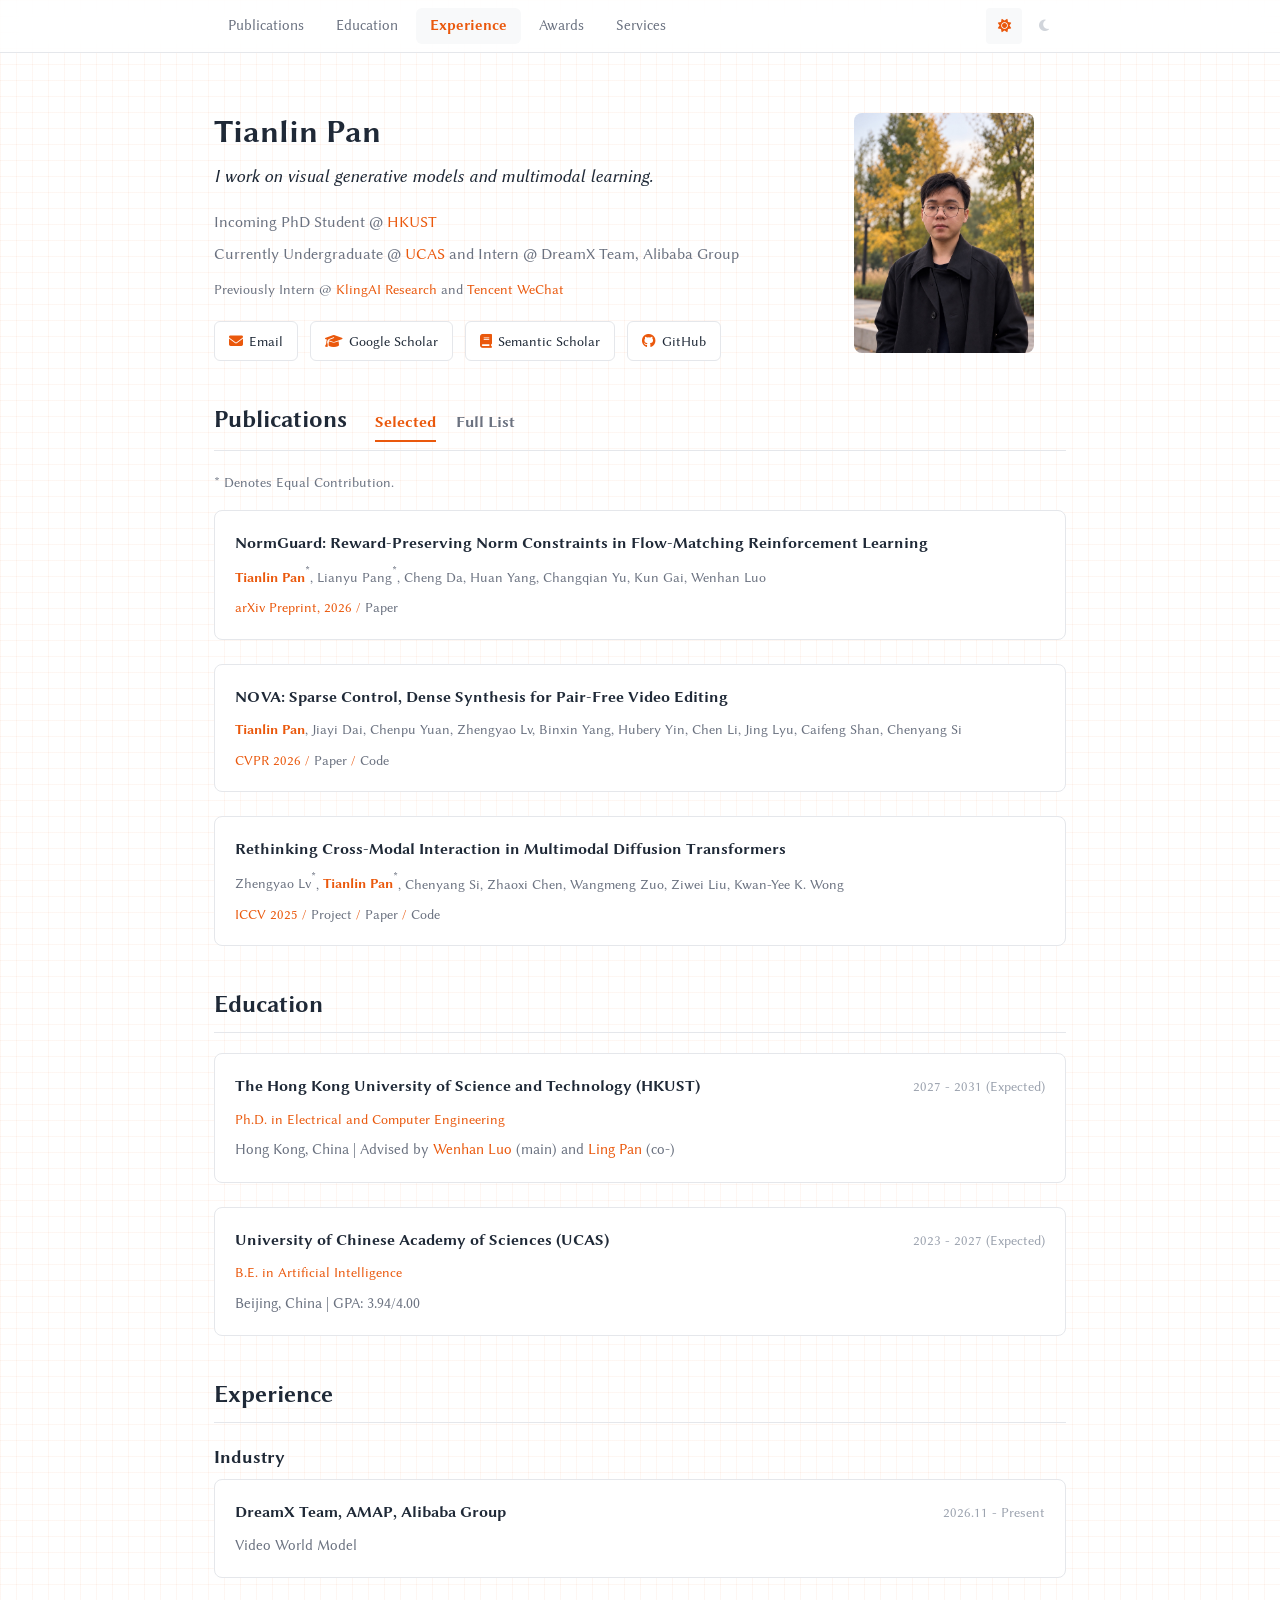
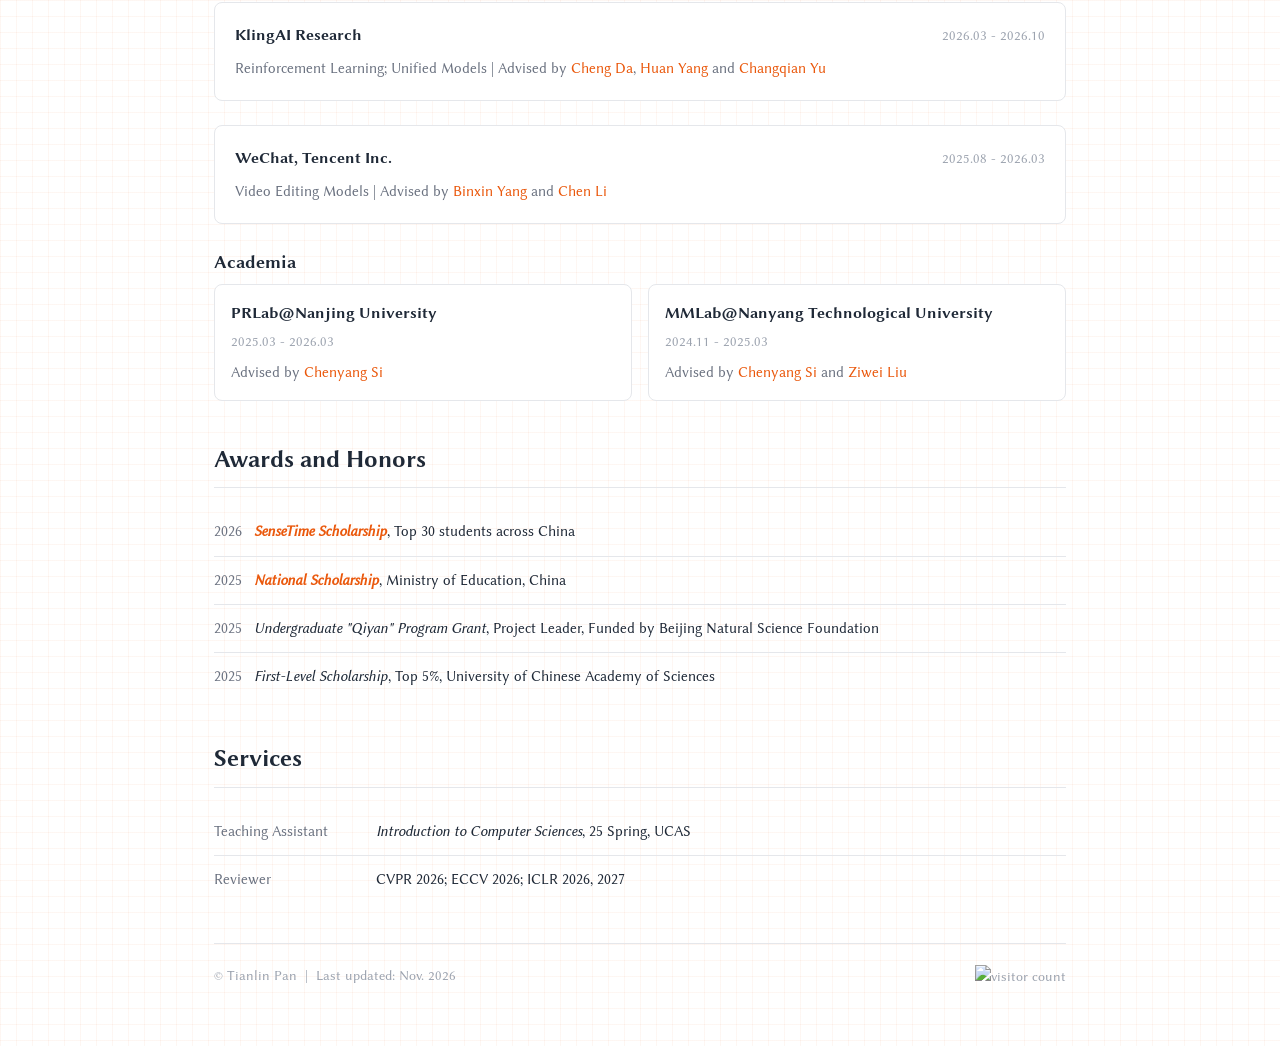
==== commit dafddbb2: "Group industry and academic experience and update date" ====
--- a/index.html
+++ b/index.html
@@ -96,7 +96,14 @@
 
     <section id="experience">
       <h2 class="section-title">Experience</h2>
-      <div class="card-grid" id="experience-container"></div>
+      <div class="subsection">
+        <h3 class="subsection-title">Industry</h3>
+        <div class="card-grid" id="industry-experience-container"></div>
+      </div>
+      <div class="subsection">
+        <h3 class="subsection-title">Academia</h3>
+        <div class="card-grid academia-grid" id="academia-experience-container"></div>
+      </div>
     </section>
 
     <section class="awards-section" id="awards">
@@ -111,7 +118,7 @@
 
     <footer>
       <div class="footer-inner">
-        <p class="footer-left">&copy; Tianlin Pan &nbsp;|&nbsp; Last updated: Oct. 2026</p>
+        <p class="footer-left">&copy; Tianlin Pan &nbsp;|&nbsp; Last updated: Nov. 2026</p>
         <p class="visitor-badge">
           <img src="https://api.visitorbadge.io/api/combined?user=ldiex&repo=ldiex.github.io&path=https%3A%2F%2Ftianlinn.com%2F&label=Visitors&labelColor=%23ea580c&countColor=%23f8f9fa&style=default" alt="visitor count" loading="lazy">
         </p>
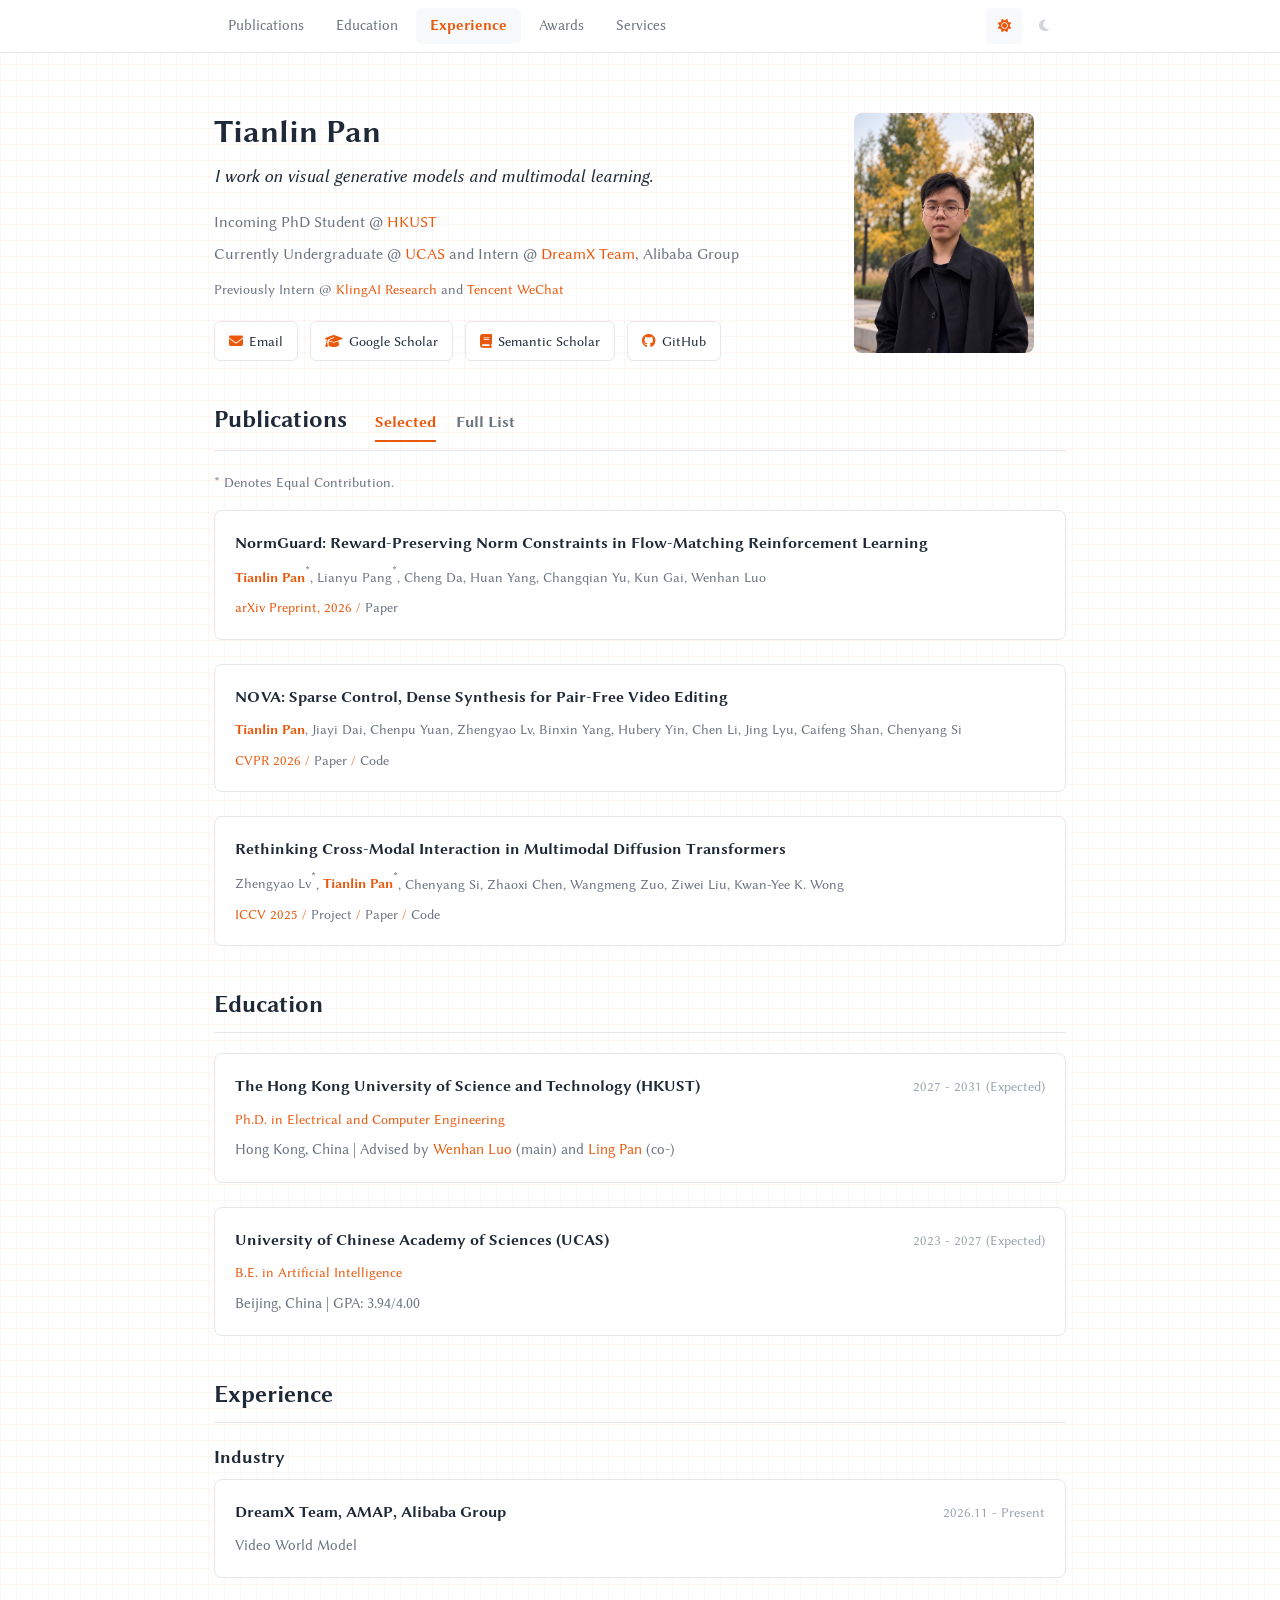
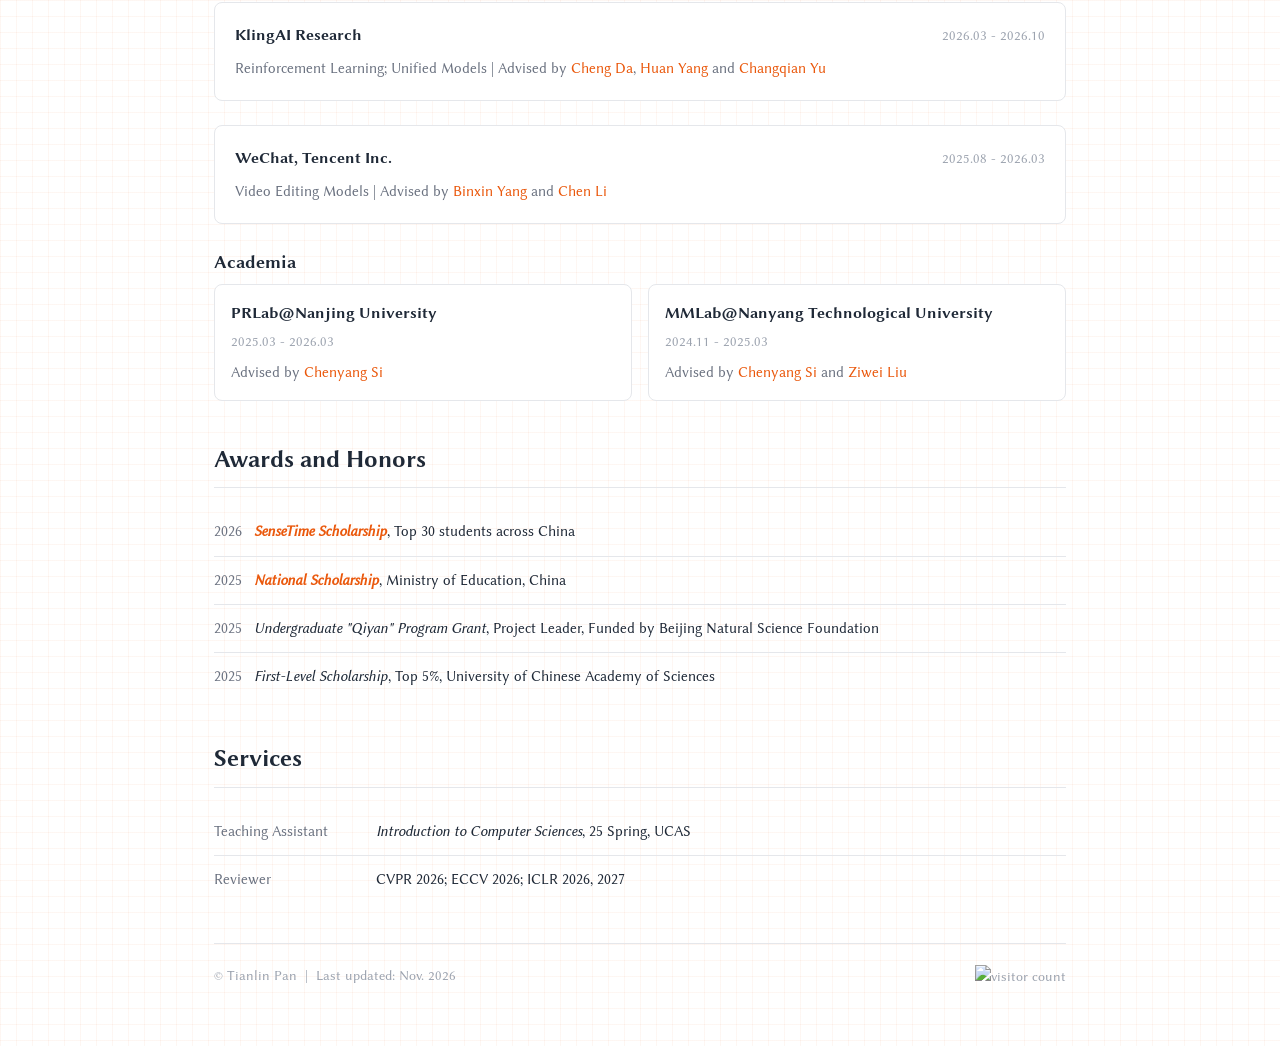
==== commit 5c375a8b: "Link DreamX Team in profile to AMAP-ML" ====
--- a/index.html
+++ b/index.html
@@ -51,7 +51,7 @@
             Incoming PhD Student @ <a href="https://www.ust.hk/">HKUST</a>
           </p>
           <p>
-            Currently Undergraduate @ <a href="https://www.ucas.ac.cn/">UCAS</a> and Intern @ DreamX Team, Alibaba Group
+            Currently Undergraduate @ <a href="https://www.ucas.ac.cn/">UCAS</a> and Intern @ <a href="https://github.com/AMAP-ML">DreamX Team</a>, Alibaba Group
           </p>
           <p class="profile-history">
             Previously Intern @ <a href="https://kling.ai/">KlingAI Research</a> and <a href="https://github.com/WeChatCV">Tencent WeChat</a>
